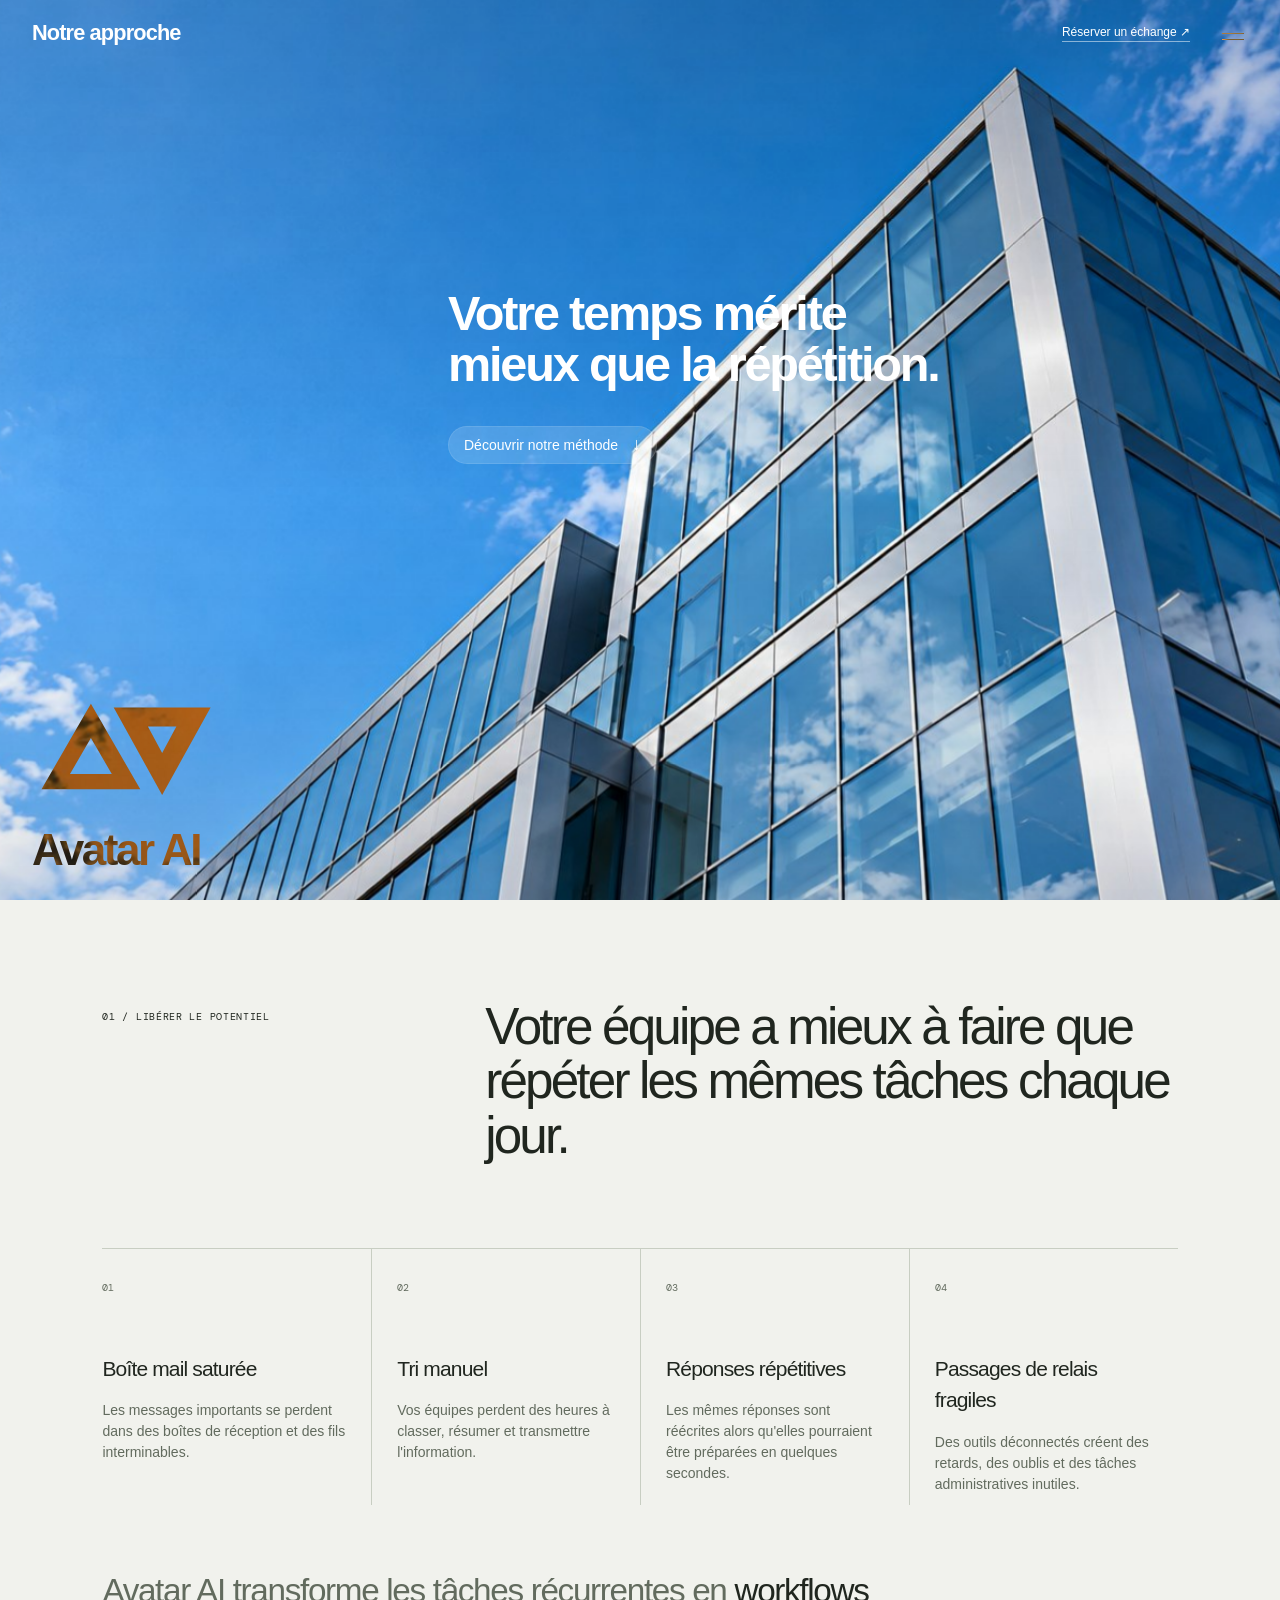
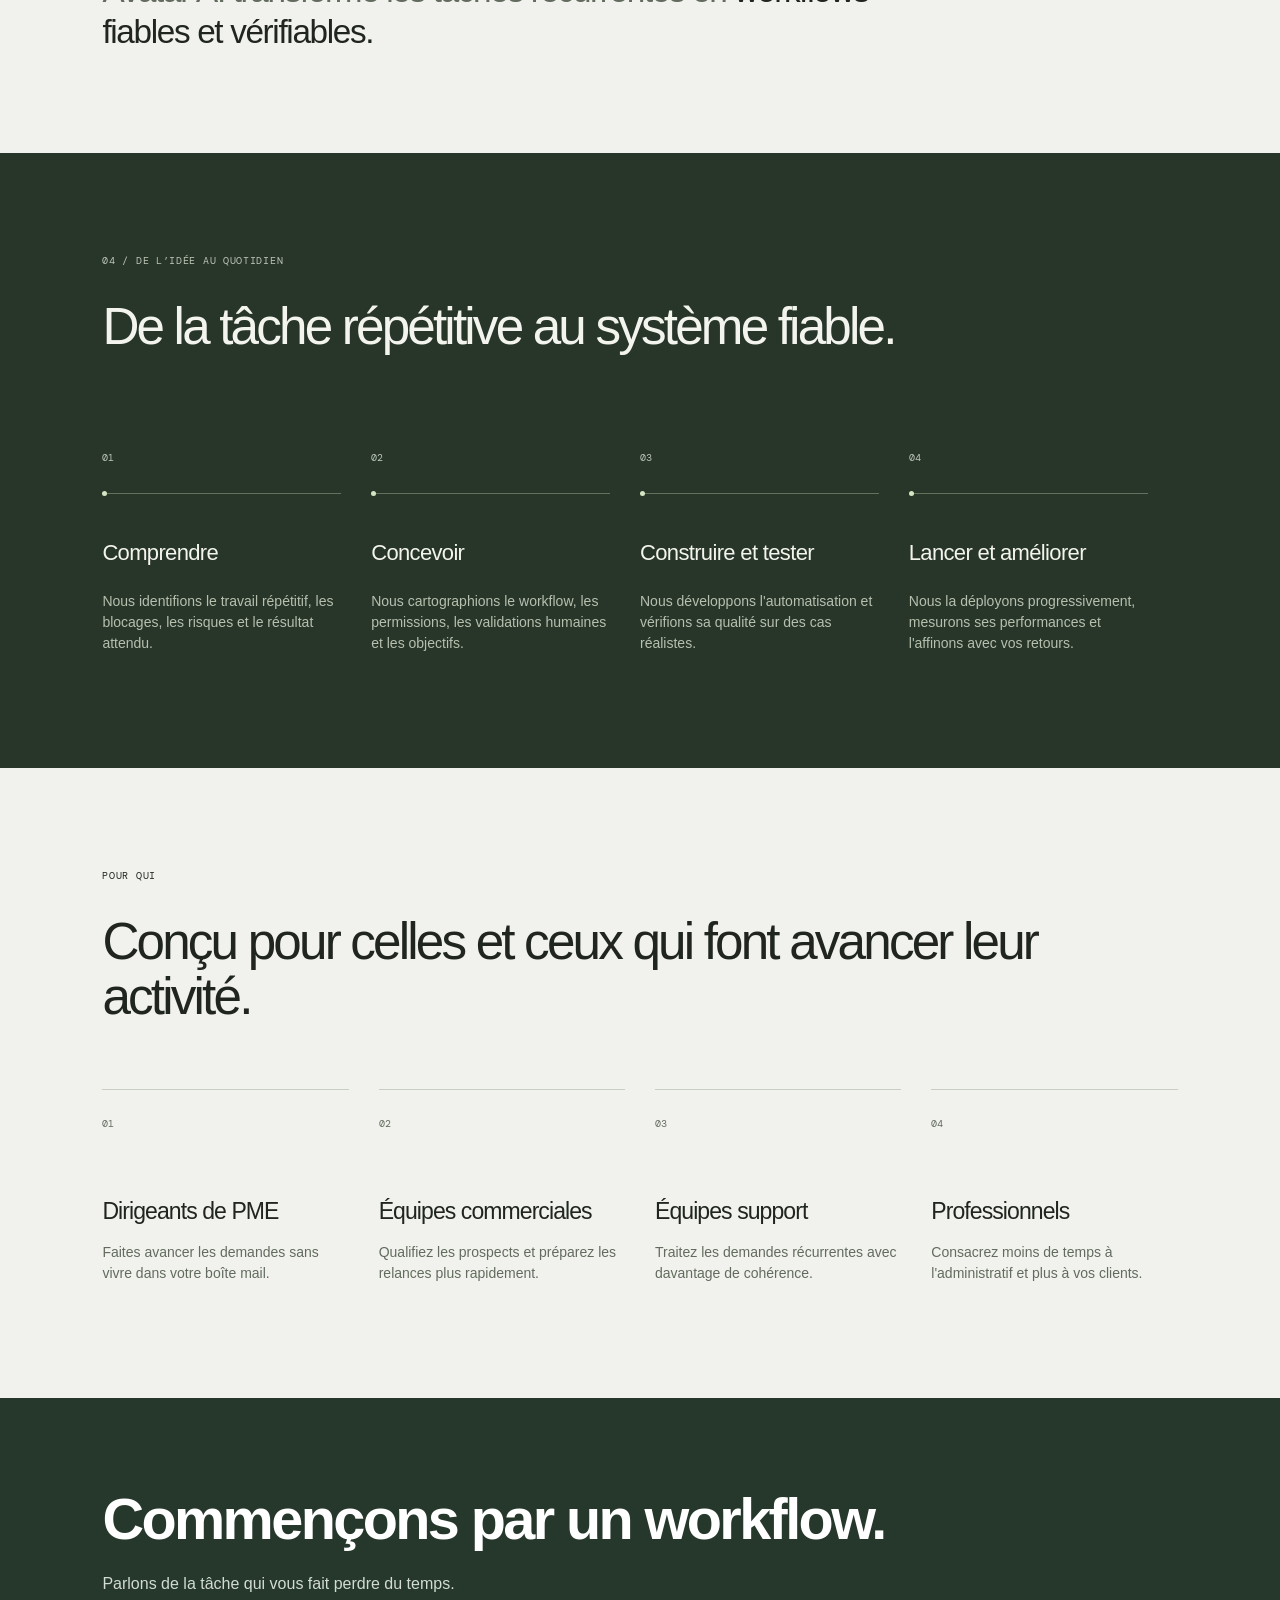
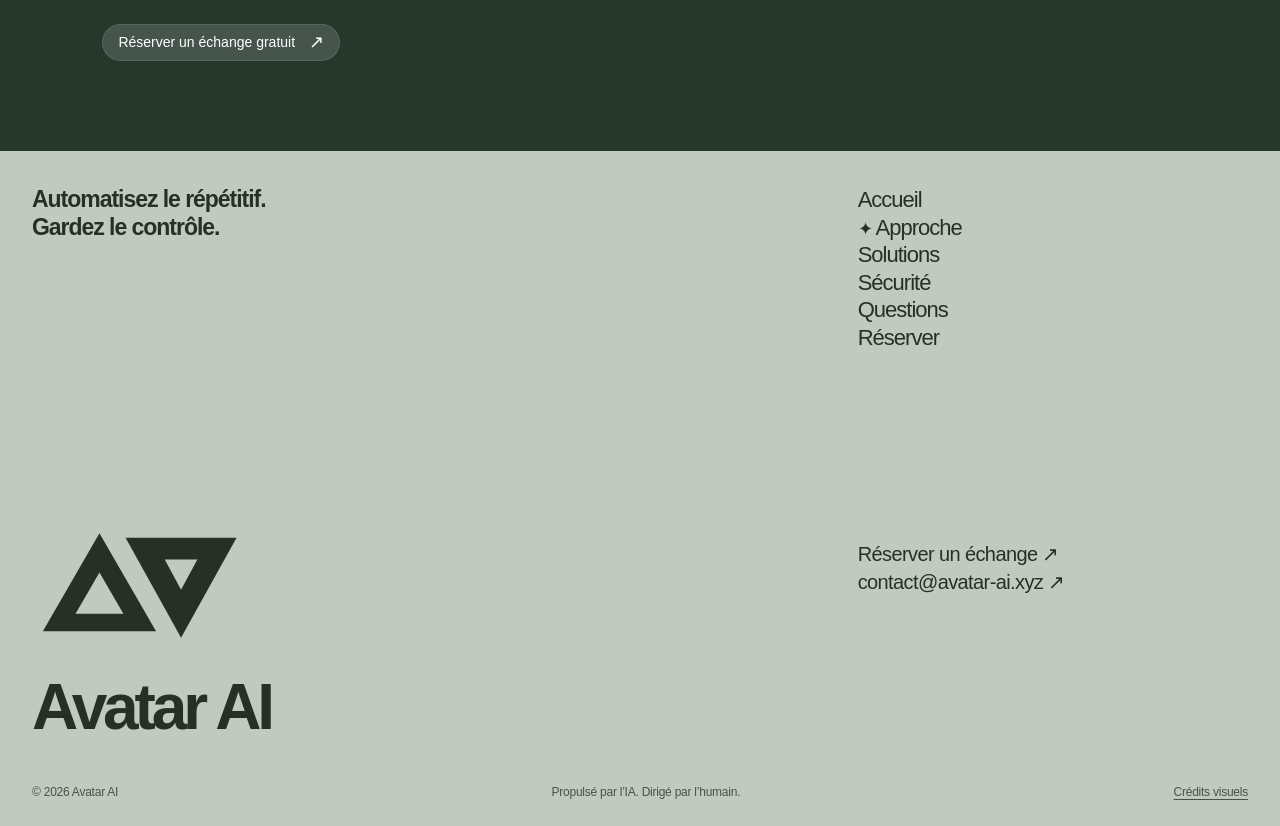
==== approche.html @ 644aba4d "Rebuild navigation and scroll experience around full-screen image scenes" ====
<!doctype html>
<html lang="fr">
<head>
 <meta charset="utf-8"><meta name="viewport" content="width=device-width, initial-scale=1">
 <meta name="theme-color" content="#171b18">
 <meta name="description" content="Avatar AI conçoit des automatisations IA sécurisées et pilotées par l’humain pour les PME et les professionnels.">
 <title>Notre approche — Avatar AI</title>
 <link rel="icon" type="image/svg+xml" href="./favicon.svg">
 <link rel="preconnect" href="https://fonts.googleapis.com"><link rel="preconnect" href="https://fonts.gstatic.com" crossorigin>
 <link href="https://fonts.googleapis.com/css2?family=DM+Mono:wght@400;500&display=swap" rel="stylesheet">
 <link rel="stylesheet" href="./content.css">
 <link rel="stylesheet" href="./styles.css">

 <script src="./script.js" defer></script>
</head>
<body class="detail-page">
 <a class="skip-link" href="#main">Aller au contenu</a>
 <header class="site-header">
  <p class="page-label">Notre approche</p>
  <div class="header-actions"><a class="header-booking" href="./reservation.html">Réserver un échange ↗</a></div>
 </header>
 <button class="menu-toggle" type="button" aria-label="Ouvrir le menu" aria-expanded="false" aria-controls="site-menu"><span></span><span></span></button>
 <dialog class="navigation-drawer" id="site-menu" aria-label="Navigation principale">
  <div class="drawer-top"><a href="mailto:contact@avatar-ai.xyz">E-mail ↗</a><button class="menu-close" type="button" aria-label="Fermer le menu">×</button></div>
  <nav><a href="./index.html">Accueil</a>
<a href="./approche.html" aria-current="page">Approche</a>
<a href="./solutions.html">Solutions</a>
<a href="./securite.html">Sécurité</a>
<a href="./questions.html">Questions</a>
<a href="./reservation.html">Réserver</a></nav>
  <div class="drawer-bottom"><a href="mailto:contact@avatar-ai.xyz">contact@avatar-ai.xyz</a><span>Avatar AI · Automatisation, contrôle humain</span></div>
 </dialog>
 <noscript><nav class="no-script-nav" aria-label="Navigation"><a href="./index.html">Accueil</a>
<a href="./approche.html" aria-current="page">Approche</a>
<a href="./solutions.html">Solutions</a>
<a href="./securite.html">Sécurité</a>
<a href="./questions.html">Questions</a>
<a href="./reservation.html">Réserver</a></nav></noscript>
 <a class="floating-brand" href="./index.html" aria-label="Avatar AI — Accueil"><span class="floating-symbol"><svg viewBox="0 0 100 70" aria-hidden="true"><path d="M5 58 31 13l26 45H5Zm15-8h22L31 31 20 50Z" fill="currentColor" fill-rule="evenodd"/><path d="M43 15h51L68.5 61 43 15Zm18 10 7.5 14L76 25H61Z" fill="currentColor" fill-rule="evenodd"/></svg></span><span class="floating-name">Avatar AI</span></a>
 <main id="main"><section class="scene detail-hero"><div class="scene-media"><img src="./assets/workplace.jpg" alt="Architecture de verre sous un ciel bleu." fetchpriority="high" decoding="async"></div><div class="scene-copy"><h1 class="word-reveal">Votre temps mérite<br>mieux que la répétition.</h1><a class="scene-link" href="#methode">Découvrir notre méthode <span aria-hidden="true">↓</span></a></div></section><div class="detail-content" id="methode"><section class="section problem-section">
      <div class="section-intro reveal"><p class="eyebrow dark">01 / LIBÉRER LE POTENTIEL</p><h2>Votre équipe a mieux à faire que répéter les mêmes tâches chaque jour.</h2></div>
      <div class="problem-grid">
        <article class="problem-card reveal"><span>01</span><h3>Boîte mail saturée</h3><p>Les messages importants se perdent dans des boîtes de réception et des fils interminables.</p></article>
        <article class="problem-card reveal"><span>02</span><h3>Tri manuel</h3><p>Vos équipes perdent des heures à classer, résumer et transmettre l'information.</p></article>
        <article class="problem-card reveal"><span>03</span><h3>Réponses répétitives</h3><p>Les mêmes réponses sont réécrites alors qu'elles pourraient être préparées en quelques secondes.</p></article>
        <article class="problem-card reveal"><span>04</span><h3>Passages de relais fragiles</h3><p>Des outils déconnectés créent des retards, des oublis et des tâches administratives inutiles.</p></article>
      </div>
      <p class="transition-line reveal">Avatar AI transforme les tâches récurrentes en <strong>workflows fiables et vérifiables.</strong></p>
    </section><section class="section process-section" id="process">
      <div class="section-intro reveal"><p class="eyebrow light">04 / DE L’IDÉE AU QUOTIDIEN</p><h2>De la tâche répétitive au système fiable.</h2></div>
      <div class="process-track">
        <article class="process-step reveal"><span>01</span><div class="step-line"><i></i></div><h3>Comprendre</h3><p>Nous identifions le travail répétitif, les blocages, les risques et le résultat attendu.</p></article>
        <article class="process-step reveal"><span>02</span><div class="step-line"><i></i></div><h3>Concevoir</h3><p>Nous cartographions le workflow, les permissions, les validations humaines et les objectifs.</p></article>
        <article class="process-step reveal"><span>03</span><div class="step-line"><i></i></div><h3>Construire et tester</h3><p>Nous développons l'automatisation et vérifions sa qualité sur des cas réalistes.</p></article>
        <article class="process-step reveal"><span>04</span><div class="step-line"><i></i></div><h3>Lancer et améliorer</h3><p>Nous la déployons progressivement, mesurons ses performances et l'affinons avec vos retours.</p></article>
      </div>
    </section><section class="section audience-section">
      <div class="section-intro reveal"><p class="eyebrow dark">POUR QUI</p><h2>Conçu pour celles et ceux qui font avancer leur activité.</h2></div>
      <div class="audience-grid"><article class="reveal"><span>01</span><h3>Dirigeants de PME</h3><p>Faites avancer les demandes sans vivre dans votre boîte mail.</p></article><article class="reveal"><span>02</span><h3>Équipes commerciales</h3><p>Qualifiez les prospects et préparez les relances plus rapidement.</p></article><article class="reveal"><span>03</span><h3>Équipes support</h3><p>Traitez les demandes récurrentes avec davantage de cohérence.</p></article><article class="reveal"><span>04</span><h3>Professionnels</h3><p>Consacrez moins de temps à l'administratif et plus à vos clients.</p></article></div>
    </section></div><section class="detail-contact"><h2>Commençons par un workflow.</h2><p>Parlons de la tâche qui vous fait perdre du temps.</p><a class="scene-link" href="./reservation.html">Réserver un échange gratuit <span aria-hidden="true">↗</span></a></section></main>
 <footer class="site-footer" id="footer">
  <h2>Automatisez le répétitif.<br>Gardez le contrôle.</h2>
  <nav class="footer-nav" aria-label="Navigation de pied de page"><a href="./index.html">Accueil</a>
<a href="./approche.html" aria-current="page">Approche</a>
<a href="./solutions.html">Solutions</a>
<a href="./securite.html">Sécurité</a>
<a href="./questions.html">Questions</a>
<a href="./reservation.html">Réserver</a></nav>
  <a class="footer-lockup" href="./index.html" aria-label="Avatar AI — Retour à l’accueil"><svg viewBox="0 0 100 70" aria-hidden="true"><path d="M5 58 31 13l26 45H5Zm15-8h22L31 31 20 50Z" fill="currentColor" fill-rule="evenodd"/><path d="M43 15h51L68.5 61 43 15Zm18 10 7.5 14L76 25H61Z" fill="currentColor" fill-rule="evenodd"/></svg><span>Avatar AI</span></a>
  <div class="footer-contact"><a href="./reservation.html">Réserver un échange ↗</a><a href="mailto:contact@avatar-ai.xyz">contact@avatar-ai.xyz ↗</a></div>
  <div class="footer-meta"><span>© 2026 Avatar AI</span><span>Propulsé par l’IA. Dirigé par l’humain.</span><a href="./credits.html">Crédits visuels</a></div>
 </footer>
 <div class="page-curtain" aria-hidden="true"><svg viewBox="0 0 100 70" aria-hidden="true"><path d="M5 58 31 13l26 45H5Zm15-8h22L31 31 20 50Z" fill="currentColor" fill-rule="evenodd"/><path d="M43 15h51L68.5 61 43 15Zm18 10 7.5 14L76 25H61Z" fill="currentColor" fill-rule="evenodd"/></svg></div>
</body></html>
---- content.css ----
:root {
  --ink:#222522;
  --paper:#f2f1ed;
  --muted:#696c66;
  --line:#cecec7;
  --accent:#d9ff71;
  --gutter:clamp(24px,4.2vw,80px);
  font-synthesis:none
}

* {
  box-sizing:border-box
}

html {
  scroll-behavior:smooth;
  scroll-padding-top:100px
}

body {
  margin:0;
  background:var(--paper);
  color:var(--ink);
  font-family:Arial,Helvetica,sans-serif;
  font-size:16px;
  line-height:1.5;
  -webkit-font-smoothing:antialiased
}

a {
  color:inherit;
  text-decoration:none
}

button {
  font:inherit;
  color:inherit
}

a,button,summary {
  -webkit-tap-highlight-color:transparent
}

button,a,summary {
  touch-action:manipulation
}

button {
  cursor:pointer
}

button:disabled {
  cursor:default
}

a:focus-visible,button:focus-visible,summary:focus-visible {
  outline:2px solid currentColor;
  outline-offset:6px
}

button:focus-visible {
  outline-offset:3px
}

::selection {
  background:var(--accent);
  color:var(--ink)
}

.skip-link {
  position:fixed;
  top:-80px;
  left:20px;
  z-index:300;
  background:var(--paper);
  padding:12px 18px
}

.skip-link:focus {
  top:12px
}

.sr-only {
  position:absolute;
  width:1px;
  height:1px;
  overflow:hidden;
  clip-path:inset(50%);
  white-space:nowrap
}

.site-header {
  position:absolute;
  top:0;
  left:0;
  right:0;
  z-index:100;
  display:flex;
  align-items:center;
  gap:38px;
  padding:26px var(--gutter);
  height:98px
}

.brand {
  display:inline-flex;
  align-items:center;
  gap:13px;
  flex-shrink:0
}

.brand-mark,.footer-logo {
  display:block;
  width:57px;
  height:43px
}

.brand-mark svg,.footer-logo svg {
  width:100%;
  height:100%
}

.brand-name {
  font-size:14px;
  font-weight:700;
  letter-spacing:-.03em
}

.brand-name b {
  font-weight:400
}

.site-header>.button {
  margin-left:auto
}

.button {
  display:inline-flex;
  align-items:center;
  justify-content:space-between;
  gap:34px;
  min-height:50px;
  padding:12px 0;
  font-size:14px;
  line-height:1.4;
  border-bottom:1px solid currentColor;
  transition:opacity .2s
}

.button:hover {
  opacity:.65
}

.button span {
  font-size:20px
}

.button-small {
  font-size:13px;
  min-height:38px;
  padding:8px 0
}

.menu-toggle {
  position:relative;
  z-index:102;
  display:flex;
  align-items:center;
  width:78px;
  height:44px;
  border:0;
  padding:0;
  background:none
}

.menu-toggle span:not(.menu-label) {
  position:absolute;
  right:0;
  width:22px;
  height:1px;
  background:currentColor;
  transition:transform .25s,top .25s;
  top:18px
}

.menu-toggle span:nth-child(2) {
  top:25px
}

.menu-label {
  font-size:12px
}

.menu-toggle[aria-expanded=true] span:first-child {
  top:22px;
  transform:rotate(45deg)
}

.menu-toggle[aria-expanded=true] span:nth-child(2) {
  top:22px;
  transform:rotate(-45deg)
}

.mobile-nav {
  display:none;
  position:fixed;
  inset:0;
  padding:125px var(--gutter) 40px;
  background:var(--paper);
  overflow:auto
}

.mobile-nav.open {
  display:flex;
  flex-direction:column
}

.mobile-nav>a {
  display:flex;
  align-items:baseline;
  gap:40px;
  width:100%;
  border-top:1px solid var(--line);
  padding:12px 0;
  font-size:clamp(28px,5vw,65px);
  letter-spacing:-.05em;
  line-height:1.25
}

.mobile-nav>a small {
  font:11px 'DM Mono',monospace;
  letter-spacing:0
}

.mobile-nav>a:hover {
  color:#6b7167
}

.menu-contact {
  display:flex;
  justify-content:space-between;
  gap:20px;
  margin-top:auto;
  padding-top:35px;
  font-size:14px
}

.menu-contact>a {
  border-bottom:1px solid
}

.menu-open {
  overflow:hidden
}

.menu-open .site-header {
  position:fixed
}

.menu-open .site-header>.brand {
  z-index:102
}

.hero {
  height:100svh;
  min-height:720px;
  max-height:1200px;
  position:relative;
  isolation:isolate;
  overflow:hidden;
  background:#c8c9c4
}

.hero-sculpture {
  position:absolute;
  width:100%;
  height:100%;
  object-fit:cover;
  object-position:50% 57%;
  z-index:-1
}

.hero-content {
  position:absolute;
  top:150px;
  left:var(--gutter);
  right:var(--gutter)
}

.eyebrow {
  font:10px/1.5 'DM Mono',monospace;
  letter-spacing:.07em;
  margin:0 0 32px
}

.hero .eyebrow {
  font-size:10px;
  margin-bottom:18px
}

.hero h1 {
  font-size:clamp(29px,3.5vw,58px);
  font-weight:500;
  line-height:1.04;
  letter-spacing:-.055em;
  margin:0
}

.hero-bottom {
  position:absolute;
  bottom:65px;
  left:var(--gutter);
  right:var(--gutter);
  display:flex;
  align-items:end;
  justify-content:space-between;
  gap:25px
}

.hero-bottom>p {
  font-size:16px;
  line-height:1.4;
  letter-spacing:-.02em;
  margin:0
}

.hero-discover {
  display:flex;
  align-items:center;
  gap:45px;
  border-bottom:1px solid #73776d;
  padding:8px 0;
  font-size:13px
}

.hero-discover span {
  font-size:25px
}

.hero-caption {
  position:absolute;
  bottom:22px;
  left:var(--gutter);
  font:8px 'DM Mono',monospace;
  letter-spacing:.08em;
  color:#50564e
}

.trust-bar {
  display:grid;
  grid-template-columns:repeat(3,1fr);
  padding:0 var(--gutter);
  border-bottom:1px solid var(--line)
}

.trust-bar>div {
  display:flex;
  align-items:center;
  gap:22px;
  min-height:90px;
  font-size:13px
}

.trust-bar>div+div {
  border-left:1px solid var(--line);
  padding-left:30px
}

.trust-bar span {
  font:10px 'DM Mono',monospace;
  color:var(--muted)
}

.section {
  padding:115px var(--gutter)
}

.section-intro {
  max-width:1000px
}

.section-intro h2,.flagship h2,.manifesto h2,.security-card h2,.contact-inner h2,.faq-heading h2 {
  font-size:clamp(34px,4.6vw,74px);
  line-height:1.06;
  letter-spacing:-.055em;
  font-weight:400;
  margin:0
}

.problem-section .section-intro {
  display:grid;
  grid-template-columns:1fr 2.05fr;
  max-width:none;
  gap:45px
}

.problem-section .eyebrow {
  margin-top:9px
}

.problem-grid {
  display:grid;
  grid-template-columns:repeat(4,1fr);
  margin-top:85px;
  border-top:1px solid var(--line)
}

.problem-card {
  padding:25px 25px 10px 0
}

.problem-card+.problem-card {
  padding-left:25px;
  border-left:1px solid var(--line)
}

.problem-card>span,.audience-grid article>span {
  font:10px 'DM Mono',monospace;
  color:var(--muted)
}

.problem-card h3 {
  font-size:21px;
  letter-spacing:-.04em;
  font-weight:400;
  margin:55px 0 16px
}

.problem-card p {
  font-size:14px;
  color:var(--muted);
  max-width:270px;
  margin:0
}

.transition-line {
  margin:65px 0 0;
  max-width:770px;
  font-size:clamp(23px,2.6vw,38px);
  line-height:1.25;
  letter-spacing:-.04em;
  color:var(--muted)
}

.transition-line strong {
  font-weight:400;
  color:var(--ink)
}

.flagship {
  background:#e2e3dd;
  display:grid;
  grid-template-columns:.95fr 1.05fr;
  gap:7vw;
  align-items:center
}

.flagship h2 {
  font-size:clamp(36px,4.1vw,65px)
}

.flagship-copy>p:not(.eyebrow) {
  color:#5a6157;
  max-width:470px;
  line-height:1.6;
  margin-top:28px
}

.feature-list {
  list-style:none;
  padding:0;
  margin:35px 0;
  border-top:1px solid #bcc0b5
}

.feature-list li {
  display:flex;
  gap:20px;
  border-bottom:1px solid #bcc0b5;
  padding:14px 0;
  font-size:13px
}

.feature-list span {
  font:10px 'DM Mono',monospace;
  padding-top:3px;
  color:#66715d
}

.control-note {
  display:flex;
  gap:16px;
  font-size:12px;
  line-height:1.65
}

.control-note>span {
  font-size:18px
}

.control-note p {
  margin:0;
  max-width:430px;
  color:#606559
}

.control-note strong {
  font-weight:500;
  color:var(--ink)
}

.demo-caption {
  font:8px/1.5 'DM Mono',monospace;
  letter-spacing:.03em;
  display:flex;
  align-items:center;
  gap:9px;
  margin-bottom:17px
}

.status-dot {
  display:inline-block;
  width:6px;
  height:6px;
  background:#59674e;
  border-radius:50%
}

.dashboard-wrap {
  min-width:0
}

.dashboard {
  display:grid;
  grid-template-columns:43px minmax(0,1fr);
  min-height:540px;
  background:#f8f9f5;
  border:1px solid #c1c4b9;
  box-shadow:0 24px 60px #27381c14
}

.dash-sidebar {
  display:flex;
  flex-direction:column;
  align-items:center;
  gap:23px;
  background:#e9ebe4;
  padding:17px 4px;
  border-right:1px solid #d6d9ce
}

.dash-logo {
  font-size:19px;
  margin-bottom:20px
}

.dash-nav {
  display:grid;
  place-items:center;
  width:30px;
  height:30px;
  color:#798271;
  font-size:17px
}

.dash-nav.active {
  background:#d2d8c5;
  color:#303c2b
}

.dash-main {
  padding:25px 20px;
  min-width:0
}

.dash-heading {
  display:flex;
  align-items:center;
  justify-content:space-between;
  gap:10px
}

.dash-heading small {
  font:8px 'DM Mono',monospace;
  color:#646e5a
}

.dash-heading h3 {
  font-size:20px;
  font-weight:400;
  letter-spacing:-.04em;
  margin:8px 0 0
}

.avatar-dot {
  display:grid;
  place-items:center;
  width:29px;
  height:29px;
  border-radius:50%;
  background:#d7dccd;
  font-size:10px
}

.dash-tabs {
  display:flex;
  gap:12px;
  border-bottom:1px solid #d8ddd0;
  margin-top:24px
}

.dash-tabs button {
  background:none;
  border:0;
  border-bottom:1px solid transparent;
  padding:9px 0;
  font-size:10px;
  color:#697461
}

.dash-tabs button.active {
  border-bottom-color:#303c2b;
  color:#303c2b
}

.dash-tabs b {
  font-size:9px;
  font-weight:400;
  margin-left:3px
}

.mail-list {
  margin-top:10px
}

.mail-item {
  display:grid;
  grid-template-columns:30px minmax(0,1fr) auto;
  gap:9px;
  width:100%;
  border:0;
  border-bottom:1px solid #e0e4d9;
  padding:13px 6px;
  text-align:left;
  background:none
}

.mail-item.active {
  background:#e8eddf
}

.mail-item[hidden] {
  display:none
}

.sender-avatar {
  width:29px;
  height:29px;
  display:grid;
  place-items:center;
  background:#dbe1d2;
  font-size:9px;
  border-radius:50%
}

.sender-avatar.blue {
  background:#ced9c1
}

.sender-avatar.amber {
  background:#e5e1cf
}

.mail-copy {
  min-width:0
}

.mail-copy strong,.mail-copy b,.mail-copy small {
  display:block
}

.mail-copy strong {
  font-size:10px;
  font-weight:500
}

.mail-copy b {
  font-size:11px;
  font-weight:400;
  margin:3px 0
}

.mail-copy small {
  font-size:9px;
  overflow:hidden;
  white-space:nowrap;
  text-overflow:ellipsis;
  color:#747a6d
}

.mail-meta {
  font-size:9px;
  text-align:right
}

.mail-meta em {
  display:block;
  font:7px 'DM Mono',monospace;
  color:#57634b;
  margin-bottom:7px
}

.mail-meta time {
  color:#7e8576;
  font-size:8px
}

.ai-panel {
  border-top:1px solid #c6cebb;
  margin-top:20px;
  padding-top:17px
}

.ai-panel-head {
  display:flex;
  justify-content:space-between;
  gap:10px;
  font:8px 'DM Mono',monospace
}

.confidence {
  color:#526749
}

.ai-panel>p {
  font-size:11px;
  line-height:1.6;
  margin:14px 0
}

.ai-labels {
  display:flex;
  flex-wrap:wrap;
  gap:5px
}

.ai-labels span {
  font-size:8px;
  padding:4px 7px;
  background:#e7ebdf
}

.ai-labels .priority {
  background:#ece4d8
}

.reply-box {
  padding:13px;
  margin-top:15px;
  background:#eef0e8
}

.reply-box small {
  font:8px 'DM Mono',monospace
}

.reply-box p {
  font-size:10px;
  line-height:1.6
}

.reply-box>div {
  display:flex;
  justify-content:flex-end;
  gap:7px
}

.reply-box button {
  border:1px solid #bfc7b4;
  background:none;
  padding:7px;
  font-size:9px;
  min-height:32px
}

.reply-box .copy-button {
  background:#303b29;
  border-color:#303b29;
  color:#fff
}

.two-col {
  display:grid;
  grid-template-columns:1.3fr .7fr;
  gap:10vw;
  align-items:end;
  max-width:none
}

.two-col>p {
  font-size:16px;
  color:var(--muted);
  margin-bottom:0
}

.service-list {
  margin-top:80px;
  border-top:1px solid var(--line)
}

.service-row {
  display:grid;
  grid-template-columns:45px 1fr 1fr 35px;
  gap:30px;
  align-items:center;
  padding:34px 0;
  border-bottom:1px solid var(--line)
}

.service-icon {
  display:none
}

.service-number {
  font:10px 'DM Mono',monospace;
  color:var(--muted)
}

.service-row h3 {
  font-size:clamp(21px,2.2vw,32px);
  font-weight:400;
  letter-spacing:-.04em;
  line-height:1.2
}

.service-row p {
  font-size:14px;
  color:var(--muted);
  max-width:390px
}

.service-row .arrow {
  font-size:22px
}

.process-section {
  background:#2d342c;
  color:#f3f4ed
}

.process-section .eyebrow {
  color:#bdc5b6
}

.process-section .section-intro {
  max-width:800px
}

.process-track {
  display:grid;
  grid-template-columns:repeat(4,1fr);
  margin-top:90px
}

.process-step {
  padding-right:30px
}

.process-step>span {
  font:10px 'DM Mono',monospace;
  color:#bec7b7
}

.step-line {
  height:1px;
  background:#66705e;
  margin:25px 0 42px;
  position:relative
}

.step-line i {
  position:absolute;
  width:5px;
  height:5px;
  top:-2px;
  background:#d5e5c2;
  border-radius:50%
}

.process-step h3 {
  font-weight:400;
  font-size:22px;
  letter-spacing:-.03em
}

.process-step p {
  color:#b7c0af;
  font-size:14px;
  max-width:260px
}

.manifesto {
  position:relative;
  display:grid;
  grid-template-columns:1.2fr 1fr;
  gap:80px;
  background:#d0d1ca;
  overflow:hidden
}

.manifesto-symbol {
  position:absolute;
  right:-30px;
  top:30px;
  width:470px;
  opacity:.08;
  pointer-events:none
}

.manifesto-symbol svg {
  width:100%
}

.manifesto-copy {
  position:relative
}

.manifesto-copy h2 {
  font-size:clamp(45px,6vw,95px)
}

.manifesto-lede {
  font-size:20px;
  letter-spacing:-.03em;
  margin-top:40px
}

.manifesto-copy>p:last-child {
  font-size:15px;
  color:#5c6357;
  max-width:460px
}

.principles {
  align-self:end;
  position:relative;
  border-top:1px solid #a8afa0
}

.principles>div {
  display:grid;
  grid-template-columns:40px 1fr;
  gap:20px;
  border-bottom:1px solid #a8afa0;
  padding:23px 0
}

.principles span {
  font:10px 'DM Mono',monospace;
  color:#606958
}

.principles p {
  margin:0;
  font-size:18px;
  line-height:1.4;
  max-width:310px
}

.security-section {
  padding-top:80px;
  padding-bottom:80px
}

.security-card {
  display:grid;
  grid-template-columns:1fr .8fr;
  gap:10vw;
  border-bottom:1px solid var(--line);
  padding-bottom:80px
}

.security-card h2 {
  font-size:clamp(30px,3.2vw,50px)
}

.security-grid {
  display:grid;
  grid-template-columns:1fr 1fr;
  align-content:center;
  gap:0 25px
}

.security-grid p {
  padding:20px 0;
  border-bottom:1px solid var(--line);
  font-size:13px;
  margin:0
}

.security-grid span {
  margin-right:10px
}

.audience-section {
  padding-top:10px
}

.audience-grid {
  display:grid;
  grid-template-columns:repeat(4,1fr);
  gap:30px;
  margin-top:65px
}

.audience-grid article {
  border-top:1px solid var(--line);
  padding-top:20px
}

.audience-grid h3 {
  font-size:23px;
  letter-spacing:-.04em;
  font-weight:400;
  margin:60px 0 12px
}

.audience-grid p {
  color:var(--muted);
  font-size:14px;
  max-width:260px
}

.faq-section {
  display:grid;
  grid-template-columns:.8fr 1.2fr;
  gap:9vw;
  background:#e7e7e0
}

.faq-heading h2 {
  font-size:clamp(36px,4vw,62px)
}

.faq-list {
  border-top:1px solid #b9beb1
}

.faq-list details {
  border-bottom:1px solid #b9beb1
}

.faq-list summary {
  list-style:none;
  display:flex;
  justify-content:space-between;
  gap:25px;
  padding:24px 0;
  font-size:17px;
  letter-spacing:-.025em;
  cursor:pointer
}

.faq-list summary::-webkit-details-marker {
  display:none
}

.faq-list summary span {
  font-size:22px;
  font-weight:400;
  transition:transform .2s
}

.faq-list details[open] summary span {
  transform:rotate(45deg)
}

.faq-list details p {
  margin:0 35px 25px 0;
  font-size:14px;
  line-height:1.7;
  color:#5e6655
}

.contact-section {
  position:relative;
  background:#30382e;
  color:#f1f2eb;
  padding:110px var(--gutter);
  overflow:hidden
}

.contact-grid {
  display:none
}

.contact-inner {
  max-width:1050px
}

.contact-inner h2 {
  font-size:clamp(43px,6.4vw,100px);
  max-width:1000px
}

.contact-inner>p:not(.eyebrow) {
  margin:35px 0;
  max-width:600px;
  color:#b9c2b1;
  font-size:16px
}

.contact-cta {
  font-size:20px;
  gap:100px;
  padding:14px 0;
  min-height:55px
}

.contact-inner small {
  display:block;
  margin-top:20px;
  color:#b9c2b1;
  font-size:12px
}

.site-footer {
  padding:55px var(--gutter) 25px;
  display:grid;
  grid-template-columns:1fr 1fr;
  gap:40px
}

.footer-brand {
  display:flex;
  flex-direction:column;
  gap:18px
}

.footer-lockup {
  display:flex;
  align-items:center;
  gap:13px
}

.footer-brand p {
  font-size:13px;
  color:var(--muted);
  margin:0
}

.footer-links {
  display:flex;
  flex-wrap:wrap;
  justify-content:flex-end;
  align-content:start;
  gap:20px 30px;
  font-size:13px
}

.footer-links a:hover {
  text-decoration:underline;
  text-underline-offset:5px
}

.footer-wordmark {
  grid-column:1/-1;
  display:flex;
  align-items:center;
  justify-content:space-between;
  font-size:clamp(60px,15.6vw,260px);
  line-height:1;
  letter-spacing:-.075em;
  padding:25px 0 45px;
  font-weight:500;
  white-space:nowrap
}

.footer-wordmark span {
  font-size:.62em;
  letter-spacing:0
}

.footer-meta {
  grid-column:1/-1;
  display:flex;
  justify-content:space-between;
  gap:20px;
  border-top:1px solid var(--line);
  padding-top:22px;
  color:var(--muted);
  font:9px/1.5 'DM Mono',monospace;
  letter-spacing:.04em
}

/* Content is visible without JavaScript. Motion is decorative and optional. */
.reveal {
  opacity:1
}

.reveal.visible {
  animation:reveal .65s both
}

.reveal-delay.visible {
  animation-delay:.1s
}

@keyframes reveal {
  from {
    opacity:.4;
    transform:translateY(16px)
  }
  to {
    opacity:1;
    transform:none
  }
}

@media(min-width:1700px) {
  .hero-sculpture {
    object-fit:cover;
    object-position:center 60%
  }
  .section {
    padding-inline:max(var(--gutter),calc((100vw - 1600px)/2))
  }
}

@media(max-width:1000px) {
  .section {
    padding-top:85px;
    padding-bottom:85px
  }
  .hero {
    min-height:680px
  }
  .hero-sculpture {
    object-position:58% 50%
  }
  .hero-content {
    top:140px
  }
  .hero h1 {
    font-size:42px
  }
  .problem-section .section-intro {
    grid-template-columns:1fr;
    gap:0
  }
  .problem-grid,.audience-grid {
    grid-template-columns:1fr 1fr;
    gap:30px 0
  }
  .problem-card:nth-child(3) {
    padding-left:0;
    border-left:0
  }
  .problem-card:nth-child(3),.problem-card:nth-child(4) {
    border-top:1px solid var(--line);
    padding-top:25px
  }
  .flagship {
    grid-template-columns:1fr;
    gap:55px
  }
  .flagship-copy {
    max-width:720px
  }
  .dashboard-wrap {
    max-width:650px;
    width:100%;
    justify-self:center
  }
  .dashboard {
    min-height:570px
  }
  .dash-main {
    padding:30px
  }
  .mail-copy b {
    font-size:13px
  }
  .mail-copy strong {
    font-size:12px
  }
  .mail-copy small,.ai-panel>p,.reply-box p {
    font-size:11px
  }
  .two-col {
    gap:45px;
    grid-template-columns:1fr
  }
  .two-col>p {
    max-width:560px
  }
  .service-row {
    grid-template-columns:30px 1fr 1fr 25px;
    gap:20px
  }
  .process-track {
    grid-template-columns:1fr 1fr;
    gap:45px 20px
  }
  .manifesto {
    grid-template-columns:1fr;
    gap:50px
  }
  .principles {
    max-width:650px
  }
  .principles p {
    max-width:none
  }
  .security-card {
    grid-template-columns:1fr;
    gap:40px
  }
  .audience-grid article {
    margin-right:25px
  }
  .faq-section {
    grid-template-columns:1fr;
    gap:50px
  }
  .faq-heading {
    max-width:550px
  }
  .footer-links {
    gap:20px
  }
  .trust-bar>div {
    font-size:11px;
    gap:12px
  }
  .trust-bar>div+div {
    padding-left:16px
  }
  .menu-contact {
    flex-direction:column;
    align-items:flex-start
  }
  .footer-wordmark {
    padding-bottom:20px
  }
}

@media(max-width:600px) {
  :root {
    --gutter:24px
  }
  .site-header {
    height:84px;
    padding-top:20px;
    padding-bottom:20px;
    gap:18px
  }
  .brand-mark {
    width:46px;
    height:35px
  }
  .brand {
    gap:7px
  }
  .brand-name {
    font-size:12px
  }
  .site-header>.button {
    display:none
  }
  .menu-toggle {
    margin-left:auto;
    width:65px
  }
  .hero {
    height:92svh;
    min-height:640px;
    max-height:950px
  }
  .hero-content {
    top:125px
  }
  .hero .eyebrow {
    font-size:8px;
    max-width:240px
  }
  .hero h1 {
    font-size:clamp(29px,7.8vw,45px);
    line-height:1.08;
    letter-spacing:-.05em
  }
  .hero-sculpture {
    object-position:55% 50%;
    width:155%;
    max-width:none;
    left:-27.5%;
    height:100%;
    object-fit:cover
  }
  .hero-bottom {
    bottom:65px;
    align-items:start;
    flex-direction:column;
    gap:20px
  }
  .hero-bottom>p {
    font-size:14px
  }
  .hero-discover {
    font-size:12px;
    gap:60px;
    padding:5px 0
  }
  .hero-caption {
    font-size:6.5px;
    bottom:23px;
    letter-spacing:.03em
  }
  .trust-bar {
    display:block
  }
  .trust-bar>div {
    min-height:58px;
    font-size:12px;
    gap:18px
  }
  .trust-bar>div+div {
    border-left:0;
    border-top:1px solid var(--line);
    padding:0
  }
  .section {
    padding-top:70px;
    padding-bottom:70px
  }
  .eyebrow {
    font-size:9px;
    margin-bottom:26px
  }
  .section-intro h2 {
    font-size:37px
  }
  .problem-grid {
    margin-top:45px
  }
  .problem-card {
    padding-right:15px
  }
  .problem-card+.problem-card {
    padding-left:15px
  }
  .problem-card:nth-child(3) {
    padding-left:0
  }
  .problem-card h3 {
    font-size:19px;
    margin-top:35px
  }
  .problem-card p {
    font-size:12px
  }
  .transition-line {
    font-size:26px;
    margin-top:45px
  }
  .flagship h2 {
    font-size:39px
  }
  .flagship-copy>p:not(.eyebrow) {
    font-size:15px
  }
  .feature-list li {
    font-size:12px;
    gap:14px
  }
  .dashboard {
    grid-template-columns:33px minmax(0,1fr);
    min-height:0
  }
  .dash-main {
    padding:19px 12px
  }
  .dash-sidebar {
    gap:14px
  }
  .dash-nav {
    width:25px;
    height:25px;
    font-size:14px
  }
  .dash-heading small {
    font-size:6.5px
  }
  .dash-heading h3 {
    font-size:18px
  }
  .dash-tabs {
    gap:9px
  }
  .dash-tabs button {
    font-size:9px;
    min-height:44px
  }
  .dash-tabs b {
    font-size:8px
  }
  .mail-item {
    grid-template-columns:24px minmax(0,1fr);
    padding:11px 5px;
    gap:7px
  }
  .sender-avatar {
    width:24px;
    height:24px;
    font-size:8px
  }
  .mail-meta {
    display:none
  }
  .mail-copy strong {
    font-size:10px
  }
  .mail-copy b {
    font-size:11px
  }
  .mail-copy small {
    font-size:9px
  }
  .ai-panel-head {
    font-size:7px;
    flex-wrap:wrap;
    gap:8px
  }
  .ai-panel>p,.reply-box p {
    font-size:10px
  }
  .reply-box {
    padding:10px
  }
  .reply-box button {
    font-size:8px;
    min-height:40px;
    padding:5px
  }
  .demo-caption {
    font-size:7px
  }
  .service-list {
    margin-top:45px
  }
  .service-row {
    grid-template-columns:22px 1fr 20px;
    gap:15px;
    padding:23px 0
  }
  .service-row h3 {
    font-size:24px;
    margin:0
  }
  .service-row p {
    grid-column:2;
    grid-row:2;
    margin:0;
    font-size:13px
  }
  .service-row .arrow {
    grid-row:1;
    grid-column:3
  }
  .service-number {
    align-self:start;
    margin-top:5px
  }
  .process-track {
    margin-top:50px;
    gap:35px 15px
  }
  .process-step {
    padding-right:5px
  }
  .process-step h3 {
    font-size:21px;
    line-height:1.2
  }
  .process-step p {
    font-size:12px
  }
  .step-line {
    margin-bottom:25px
  }
  .manifesto-copy h2 {
    font-size:48px
  }
  .manifesto-symbol {
    width:350px;
    right:-140px;
    top:130px
  }
  .principles p {
    font-size:16px
  }
  .security-card {
    padding-bottom:50px
  }
  .security-grid {
    gap:0 15px
  }
  .security-grid p {
    font-size:12px
  }
  .security-grid span {
    margin-right:4px
  }
  .audience-grid {
    margin-top:40px;
    gap:30px 20px
  }
  .audience-grid article {
    margin-right:0
  }
  .audience-grid h3 {
    font-size:22px;
    line-height:1.2;
    margin-top:35px
  }
  .audience-grid p {
    font-size:12px
  }
  .faq-heading h2 {
    font-size:38px
  }
  .faq-list summary {
    font-size:16px;
    padding:22px 0
  }
  .faq-list details p {
    font-size:13px;
    margin-right:20px
  }
  .contact-section {
    padding-top:75px;
    padding-bottom:75px
  }
  .contact-inner h2 {
    font-size:45px
  }
  .contact-inner>p:not(.eyebrow) {
    font-size:14px
  }
  .contact-cta {
    font-size:18px;
    gap:50px
  }
  .contact-inner small {
    font-size:11px
  }
  .site-footer {
    grid-template-columns:1fr;
    gap:35px;
    padding-top:40px
  }
  .footer-links {
    justify-content:flex-start;
    gap:16px 23px;
    font-size:12px
  }
  .footer-wordmark {
    font-size:14.5vw;
    padding:10px 0 20px
  }
  .footer-meta {
    flex-direction:column;
    gap:10px;
    font-size:8px
  }
  .mobile-nav {
    padding-top:110px
  }
  .mobile-nav>a {
    font-size:28px;
    gap:20px;
    padding:17px 0
  }
  .menu-contact {
    font-size:12px
  }
}

@media(prefers-reduced-motion:reduce) {
  html {
    scroll-behavior:auto
  }
  *,*::before,*::after {
    animation:none!important;
    transition:none!important
  }
}

.hero-links {
  display:flex;
  gap:35px
}

.hero-links .hero-discover {
  gap:25px
}

@media(max-width:600px) {
  .hero-links {
    flex-direction:column;
    gap:8px
  }
  .hero-links .hero-discover {
    min-width:220px
  }
  .hero-bottom {
    gap:12px
  }
}
---- styles.css ----
:root {
  --ink: #20261f;
  --paper: #f1f2ed;
  --muted: #626b5e;
  --line: #c8cec2;
  --sage: #aeb9ad;
  --gutter: clamp(24px, 2.5vw, 48px);
  --brand-size: 190px;
  --brand-name-opacity: 1;
  --brand-name-height: 64px;
  color-scheme: light;
}
* { box-sizing: border-box; }
html { scroll-behavior: smooth; scroll-padding-top: 70px; }
body { margin: 0; color: var(--ink); background: var(--paper); font: 16px/1.5 Arial, Helvetica, sans-serif; -webkit-font-smoothing: antialiased; }
a { color: inherit; text-decoration: none; }
button { font: inherit; cursor: pointer; color: inherit; }
button, a, summary { -webkit-tap-highlight-color: transparent; touch-action: manipulation; }
a:focus-visible, button:focus-visible, summary:focus-visible { outline: 2px solid currentColor; outline-offset: 6px; }
::selection { background: #d9e5d0; color: #172218; }
.sr-only { position: absolute; width: 1px; height: 1px; padding: 0; overflow: hidden; clip-path: inset(50%); white-space: nowrap; }
.skip-link { position: fixed; top: -100px; left: 20px; z-index: 300; padding: 12px 18px; background: #fff; color: #222; }
.skip-link:focus { top: 15px; }
.site-header { position: absolute; inset: 0 0 auto; z-index: 30; height: auto; padding: 20px var(--gutter); display: flex; align-items: center; justify-content: space-between; gap: 24px; color: white; background: none; }
.page-label { max-width: 70%; font-size: clamp(17px, 1.7vw, 24px); font-weight: 700; letter-spacing: -.04em; line-height: 1.15; }
.header-actions { display: flex; align-items: center; gap: 28px; }
.header-booking { font-size: 12px; border-bottom: 1px solid #ffffff80; white-space: nowrap; }
.menu-toggle { position: fixed; top: 15px; right: calc(var(--gutter) - 8px); z-index: 80; width: 44px; height: 44px; border: 0; padding: 0; background: transparent; color: white; margin: 0; mix-blend-mode: difference; }
.menu-toggle span { position: absolute; width: 24px; height: 1px; left: 10px; background: currentColor; top: 17px; }
.menu-toggle span:nth-child(2) { top: 24px; }
.header-actions { padding-right: 58px; }
.floating-brand { position: fixed; left: var(--gutter); bottom: 24px; z-index: 35; color: white; display: flex; flex-direction: column; align-items: flex-start; mix-blend-mode: difference; transition: opacity .3s; }
.floating-symbol { display: block; width: var(--brand-size); line-height: 0; }
.floating-symbol svg { width: 100%; height: auto; }
.floating-name { display: block; font-size: 44px; font-weight: 700; letter-spacing: -.055em; line-height: 1.2; max-height: var(--brand-name-height); opacity: var(--brand-name-opacity); overflow: hidden; padding-top: 12px; white-space: nowrap; }
.footer-visible .floating-brand { opacity: 0; pointer-events: none; }
.scene { position: relative; height: 100svh; min-height: 600px; isolation: isolate; color: white; background: #171c18; overflow: hidden; }
.scene-opening { min-height: 620px; }
.scene-media { position: absolute; inset: 0; z-index: -2; overflow: hidden; }
.scene-media img { width: 100%; height: 100%; display: block; object-fit: cover; object-position: center; transform: scale(1.12); will-change: transform; }
.scene-media::after { content: ''; position: absolute; inset: 0; background: linear-gradient(180deg, #0000001f, transparent 55%, #00000012); }
.scene-opening .scene-media img { object-position: 58% 55%; }
.scene-opening .scene-media::after { background: linear-gradient(90deg, #00000017, transparent 70%); }
.scene-copy { position: relative; padding-top: 9vh; margin-left: 10.6%; max-width: min(1000px, 82%); }
.scene-copy h2, .scene-copy h1 { font-size: clamp(33px, 3.5vw, 56px); font-weight: 700; letter-spacing: -.045em; line-height: 1.05; margin: 0 0 30px; max-width: 100%; }
.scene-copy p { font-size: 16px; font-weight: 500; line-height: 1.4; margin: 0 0 32px; max-width: 650px; letter-spacing: -.025em; }
.scene-link { display: inline-flex; align-items: center; justify-content: space-between; gap: 14px; padding: 7px 15px; background: #ffffff26; border: 1px solid #ffffff1a; border-radius: 100px; color: inherit; font-size: 14px; line-height: 1.2; font-weight: 500; transition: background .2s, gap .2s; }
.scene-link:hover { background: #ffffff40; gap: 23px; }
.scene-link span { font-size: 18px; }
.scroll-cue { position: absolute; bottom: 30px; right: var(--gutter); display: flex; gap: 18px; align-items: center; font-size: 12px; }
.scroll-cue span { font-size: 20px; }
#solutions .scene-media img { filter: grayscale(1); object-position: 50% 55%; }
#solutions .scene-media::after { background: linear-gradient(#00000070, #00000010); }
#security .scene-copy { padding-top: 9vh; }
.word-reveal .word { display: inline-block; opacity: .22; transition: opacity .8s; transition-delay: calc(var(--word) * 65ms); }
.word-reveal.is-visible .word { opacity: 1; }
.detail-hero .scene-copy { margin-left: 35%; max-width: 60%; padding-top: 32vh; }
.detail-hero .scene-copy h1 { font-size: clamp(35px,3.8vw,62px); }
.detail-hero .scene-link { margin-top: 6px; }
/* A native modal dialog supplies focus containment and background inertness. */
.navigation-drawer { position: fixed; inset: 0 0 0 auto; width: max(35vw, 410px); max-width: 100%; height: 100dvh; max-height: 100dvh; margin: 0; border: 0; padding: 0 32px; background: #737f73; color: white; overflow-y: auto; }
.navigation-drawer[open] { display: flex; flex-direction: column; animation: drawer-in .45s cubic-bezier(.22,.7,.25,1); }
.navigation-drawer::backdrop { background: #0009; backdrop-filter: blur(3px); }
.drawer-top { display: flex; align-items: center; justify-content: space-between; padding-top: 14px; font-size: 21px; letter-spacing: -.04em; }
.menu-close { border: 0; background: none; width: 44px; height: 44px; font-size: 32px; font-weight: 300; line-height: 1; }
.navigation-drawer nav { display: flex; flex-direction: column; justify-content: center; flex: 1; padding: 50px 0; }
.navigation-drawer nav a { width: fit-content; font-size: clamp(37px,3.5vw,57px); font-weight: 700; letter-spacing: -.055em; line-height: 1.12; transition: opacity .2s, transform .2s; }
.navigation-drawer nav a:hover { opacity: .6; transform: translateX(5px); }
.navigation-drawer nav a[aria-current]::before { content: '✦'; font-size: .65em; margin-right: 10px; vertical-align: 3px; }
.drawer-bottom { display: flex; flex-direction: column; gap: 12px; padding-bottom: 30px; font-size: 12px; }
.drawer-bottom a { font-size: 15px; }
body.menu-open { overflow: hidden; }
.no-script-nav { position: relative; z-index: 50; padding: 80px var(--gutter) 20px; display: flex; flex-wrap: wrap; gap: 20px; background: var(--paper); }
@keyframes drawer-in { from { transform: translateX(100%); } to { transform: none; } }
.page-curtain { position: fixed; inset: 0; z-index: 150; background: #111613; opacity: 0; pointer-events: none; transition: opacity .28s; color: white; }
.page-curtain svg { position: absolute; width: 160px; bottom: 28px; left: var(--gutter); }
.is-departing .page-curtain { opacity: 1; pointer-events: auto; }
.site-footer { position: relative; background: #c2cac0; color: #263025; min-height: 75svh; display: grid; grid-template-columns: 2fr 1fr; grid-template-rows: auto 1fr auto; gap: 45px; padding: 35px var(--gutter) 25px; }
.site-footer>h2 { font-size: 23px; line-height: 1.2; font-weight: 700; letter-spacing: -.045em; margin: 0; }
.footer-nav { display: flex; flex-direction: column; align-items: flex-start; font-size: 22px; line-height: 1.25; letter-spacing: -.045em; }
.footer-nav a[aria-current]::before { content: '✦ '; font-size: .8em; }
.footer-nav a:hover, .footer-contact a:hover { opacity: .6; }
.footer-lockup { display: flex; flex-direction: column; align-items: flex-start; justify-content: flex-end; gap: 18px; }
.footer-lockup svg { width: clamp(145px,17vw,250px); height: auto; }
.footer-lockup>span { font-size: clamp(50px,5vw,80px); font-weight: 700; letter-spacing: -.065em; line-height: 1; }
.footer-contact { display: flex; flex-direction: column; justify-content: center; align-items: flex-start; font-size: 20px; line-height: 1.4; letter-spacing: -.03em; overflow-wrap: anywhere; }
.footer-meta { grid-column: 1/-1; border: 0; padding: 0; display: flex; align-items: flex-end; justify-content: space-between; gap: 20px; color: #485345; font: 12px/1.4 Arial,Helvetica,sans-serif; letter-spacing: -.02em; }
.footer-meta a { text-decoration: underline; text-underline-offset: 3px; }
/* Existing product content is now reached through dedicated detail pages. */
.detail-content .section { padding: 100px max(8vw,24px); }
.detail-content .section-intro h2, .detail-content .flagship h2 { font-size: clamp(34px,4vw,64px); }
.detail-content .flagship { gap: 5vw; }
.detail-content .eyebrow { font-size: 10px; }
.detail-content .process-section { background: #28362a; }
.detail-content .manifesto { background: #d9ded4; }
.detail-content .faq-section { background: transparent; padding: 0; display: block; }
.detail-content .faq-heading { display: none; }
.detail-content .faq-list { max-width: 100%; }
.detail-contact { background: #26382c; color: #fff; padding: 90px max(8vw,24px); }
.detail-contact h2 { font-size: clamp(32px,4.5vw,64px); line-height: 1.1; letter-spacing: -.045em; font-weight: 600; margin: 0 0 20px; }
.detail-contact p { color: #d2dcd0; margin: 0 0 28px; }
.security-questions { padding: 0 max(8vw,24px) 70px; }
.security-questions h2 { font-size: 30px; font-weight: 500; letter-spacing: -.04em; }
.plain-link { border-bottom: 1px solid; padding: 8px 0; display: inline-block; }
.text-page { min-height: 70vh; max-width: 1100px; margin: 0 auto; padding: 150px 35px 100px; }
.text-page h1 { font-size: clamp(40px,6vw,84px); font-weight: 600; letter-spacing: -.06em; line-height: 1.1; margin: 0 0 25px; }
.text-intro { color: var(--muted); font-size: 20px; margin-bottom: 55px; }
body:has(.text-page) .site-header, .booking-page .site-header { color: var(--ink); }
body:has(.text-page) .header-booking { border-color: #26302580; }
body:has(.text-page) .floating-brand { display: none; }
.credits { max-width: 950px; }
.credits h2 { font-size: 24px; margin: 45px 0 12px; }
.credits p { max-width: 750px; color: #576350; }
.credits p a { text-decoration: underline; text-underline-offset: 3px; }
/* Booking keeps its original schedule and email links. */
.booking-page .booking-main { padding-top: 130px; }
.booking-page .booking-copy .eyebrow { font: 10px 'DM Mono',monospace; margin-bottom: 30px; }
.booking-page .button { display: inline-flex; gap: 45px; justify-content: space-between; border-bottom: 1px solid; padding: 10px 0; }
.booking-page .scene-link { background: #26382c; color: white; }
@media (max-width:1000px) {
 .scene-copy { margin-left: 10%; max-width: 83%; }
 .scene-copy h2 { font-size: 42px; }
 .detail-hero .scene-copy { margin-left: 22%; max-width: 72%; }
 .navigation-drawer { width: 50vw; min-width: 390px; }
 .site-footer { grid-template-columns: 1.3fr 1fr; gap: 40px; }
 .footer-contact { font-size: 17px; }
 .detail-content .flagship { grid-template-columns: 1fr; }
}
@media (max-width:600px) {
 :root { --gutter: 24px; --brand-size: 140px; }
 .site-header { padding-top: 24px; gap: 18px; }
 .page-label { font-size: 17px; max-width: 82%; }
 .header-actions { padding: 0; }
 .header-booking { display: none; }
 .menu-toggle { top: 15px; right: 15px; }
 .scene { height: 100svh; min-height: 560px; }
 .scene-opening { min-height: 600px; }
 .scene-opening .scene-media img { object-position: 55% 50%; }
 .scene-copy { margin-left: 24px; max-width: calc(100% - 48px); padding-top: 60px; }
 .scene-copy h2, .scene-copy h1 { font-size: 34px; margin-bottom: 24px; line-height: 1.05; max-width: 350px; }
 .scene-copy p { font-size: 14px; max-width: 300px; margin-bottom: 25px; }
 .scene-link { font-size: 13px; padding: 9px 14px; }
 .floating-brand { bottom: 24px; }
 .floating-name { font-size: 36px; }
 .scroll-cue { font-size: 11px; right: 24px; bottom: 28px; }
 .detail-hero .scene-copy { margin-left: 24px; max-width: calc(100% - 48px); padding-top: 28vh; }
 .detail-hero .scene-copy h1 { font-size: 36px; }
 .navigation-drawer { width: 100%; min-width: 0; padding: 0 24px; }
 .navigation-drawer nav { padding: 40px 0; }
 .navigation-drawer nav a { font-size: 45px; }
 .drawer-top { padding-top: 15px; }
 .drawer-bottom { padding-bottom: 30px; }
 .site-footer { min-height: 88svh; grid-template-columns: 1fr 1fr; gap: 40px 20px; padding-top: 32px; }
 .site-footer>h2 { grid-column: 1/-1; font-size: 22px; }
 .footer-nav { grid-column: 2; font-size: 20px; grid-row: 2; }
 .footer-lockup { grid-column: 1; grid-row: 2/4; align-self: end; gap: 12px; }
 .footer-lockup svg { width: 130px; }
 .footer-lockup>span { font-size: 34px; white-space: nowrap; }
 .footer-contact { grid-column: 2; grid-row: 3; font-size: 14px; align-self: end; gap: 10px; }
 .footer-meta { font-size: 10px; flex-wrap: wrap; flex-direction: row; align-items: start; gap: 12px 20px; }
 .detail-content .section { padding: 70px 24px; }
 .detail-content .flagship h2 { font-size: 37px; }
 .detail-contact { padding: 70px 24px; }
 .detail-contact h2 { font-size: 39px; }
 .text-page { padding: 130px 24px 70px; }
 .text-page h1 { font-size: 48px; }
 .text-intro { font-size: 17px; }
 .security-questions h2 { font-size: 27px; }
 .booking-page .booking-main { padding-top: 110px; }
}
@media (prefers-reduced-motion:reduce) {
 html { scroll-behavior: auto; }
 *, *::before, *::after { animation: none !important; transition: none !important; }
 .scene-media img { transform: none !important; will-change: auto; }
 .word-reveal .word { opacity: 1; }
}

.detail-page.past-hero .floating-brand { opacity: 0; pointer-events: none; }

.page-label { margin: 0; }
.booking-copy > .booking-back { display: block; width: fit-content; margin: 0 0 30px; }
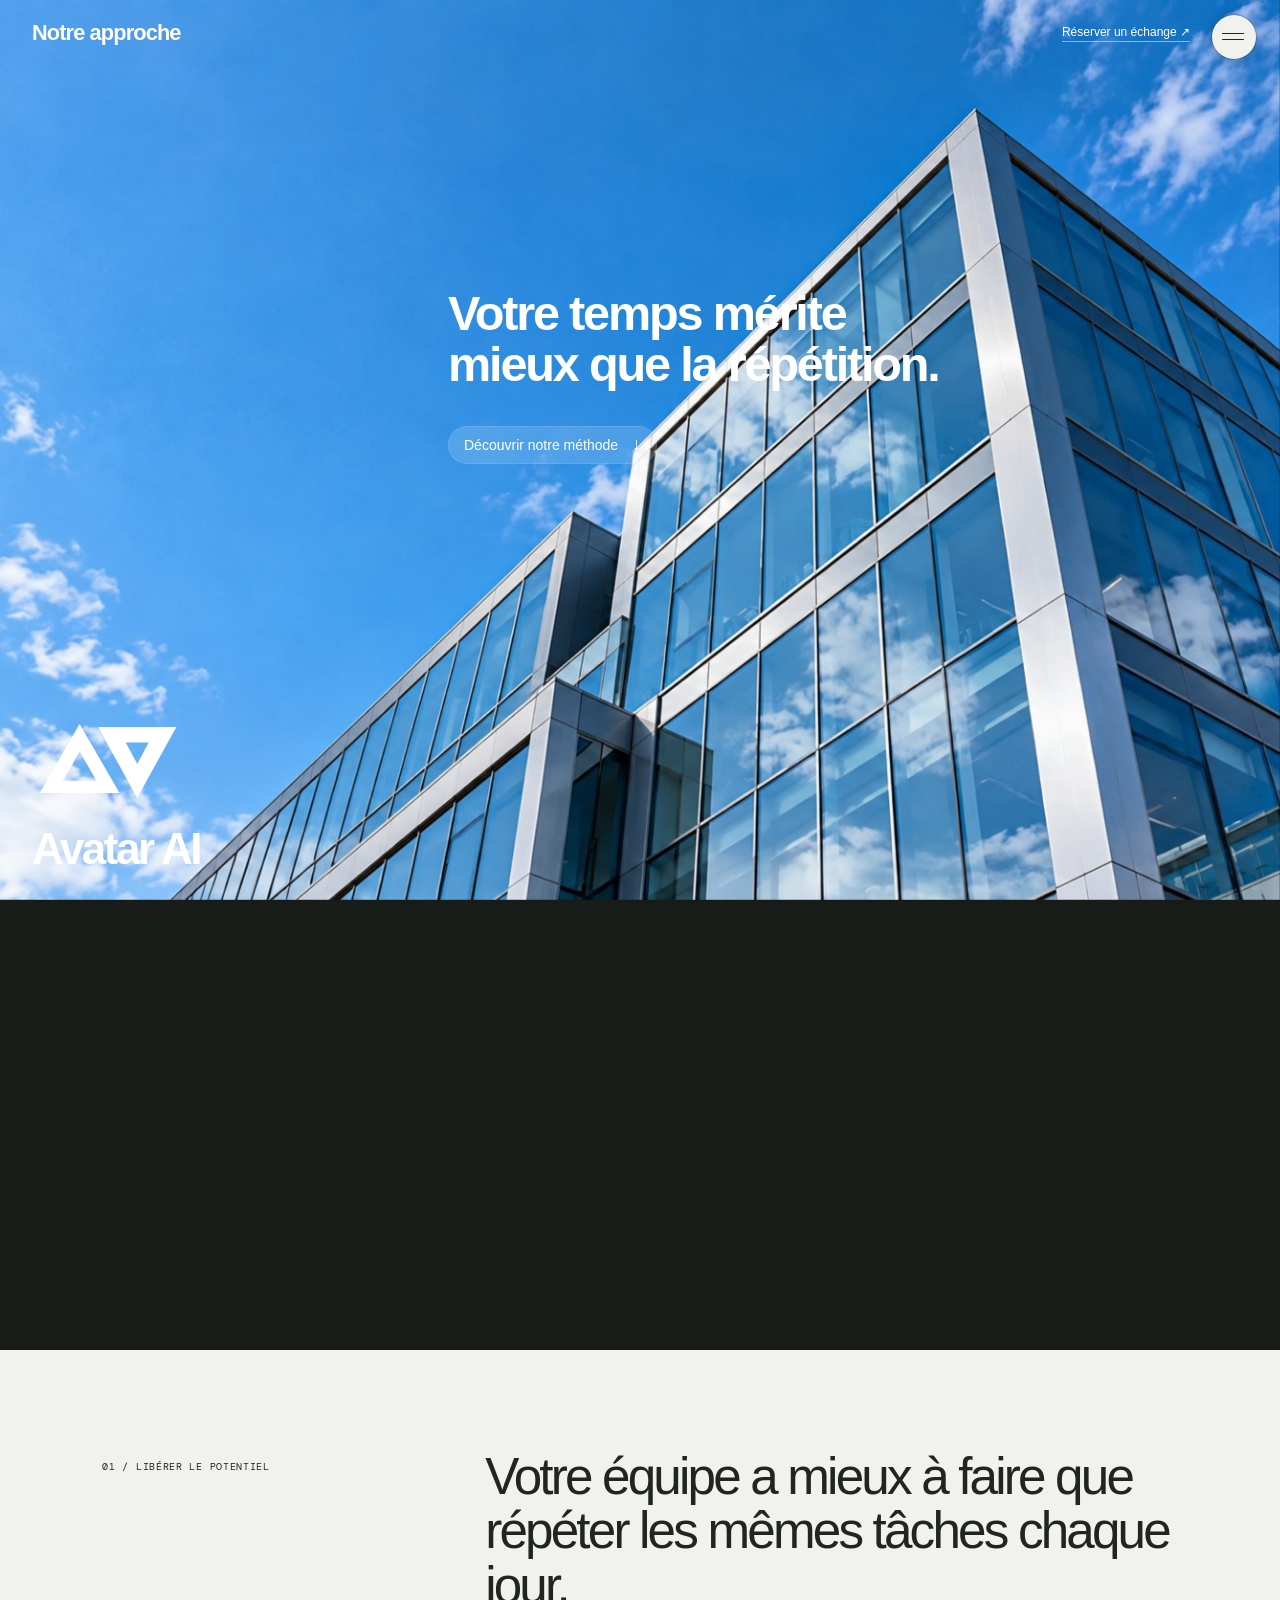
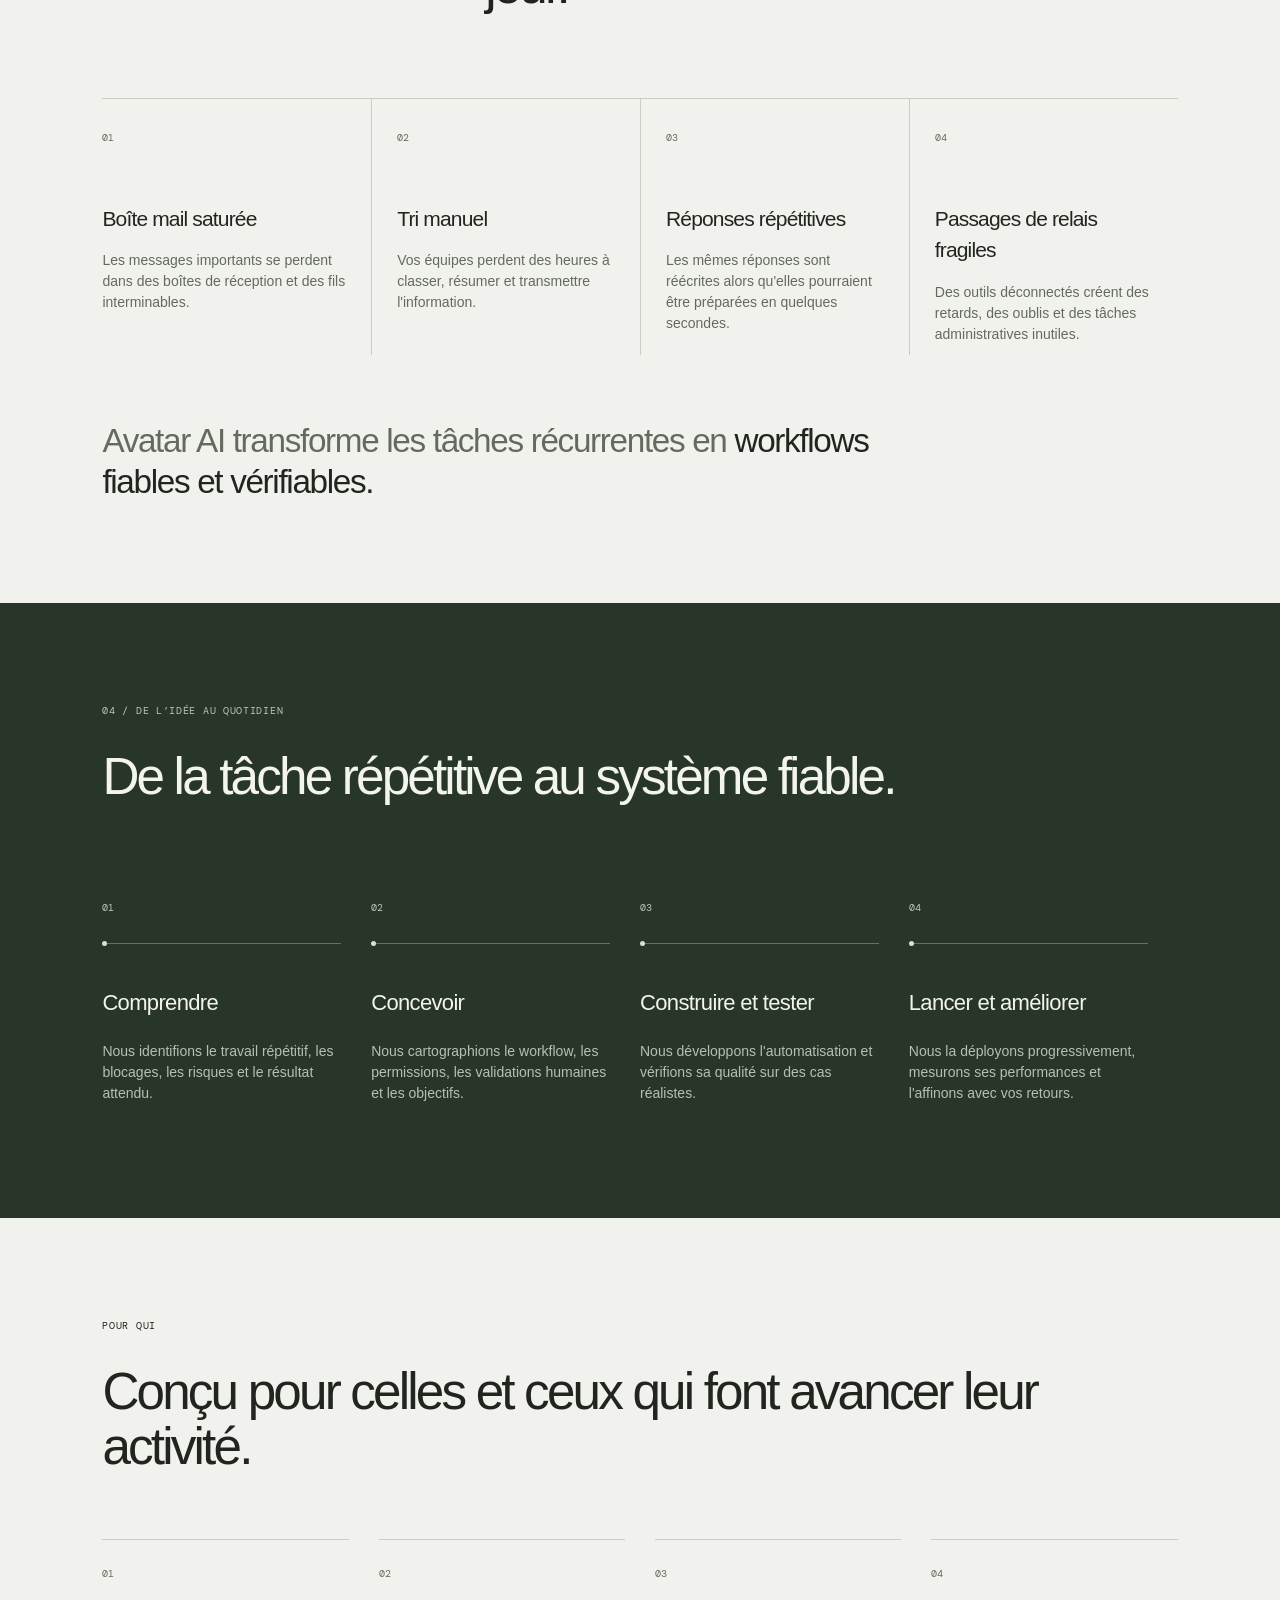
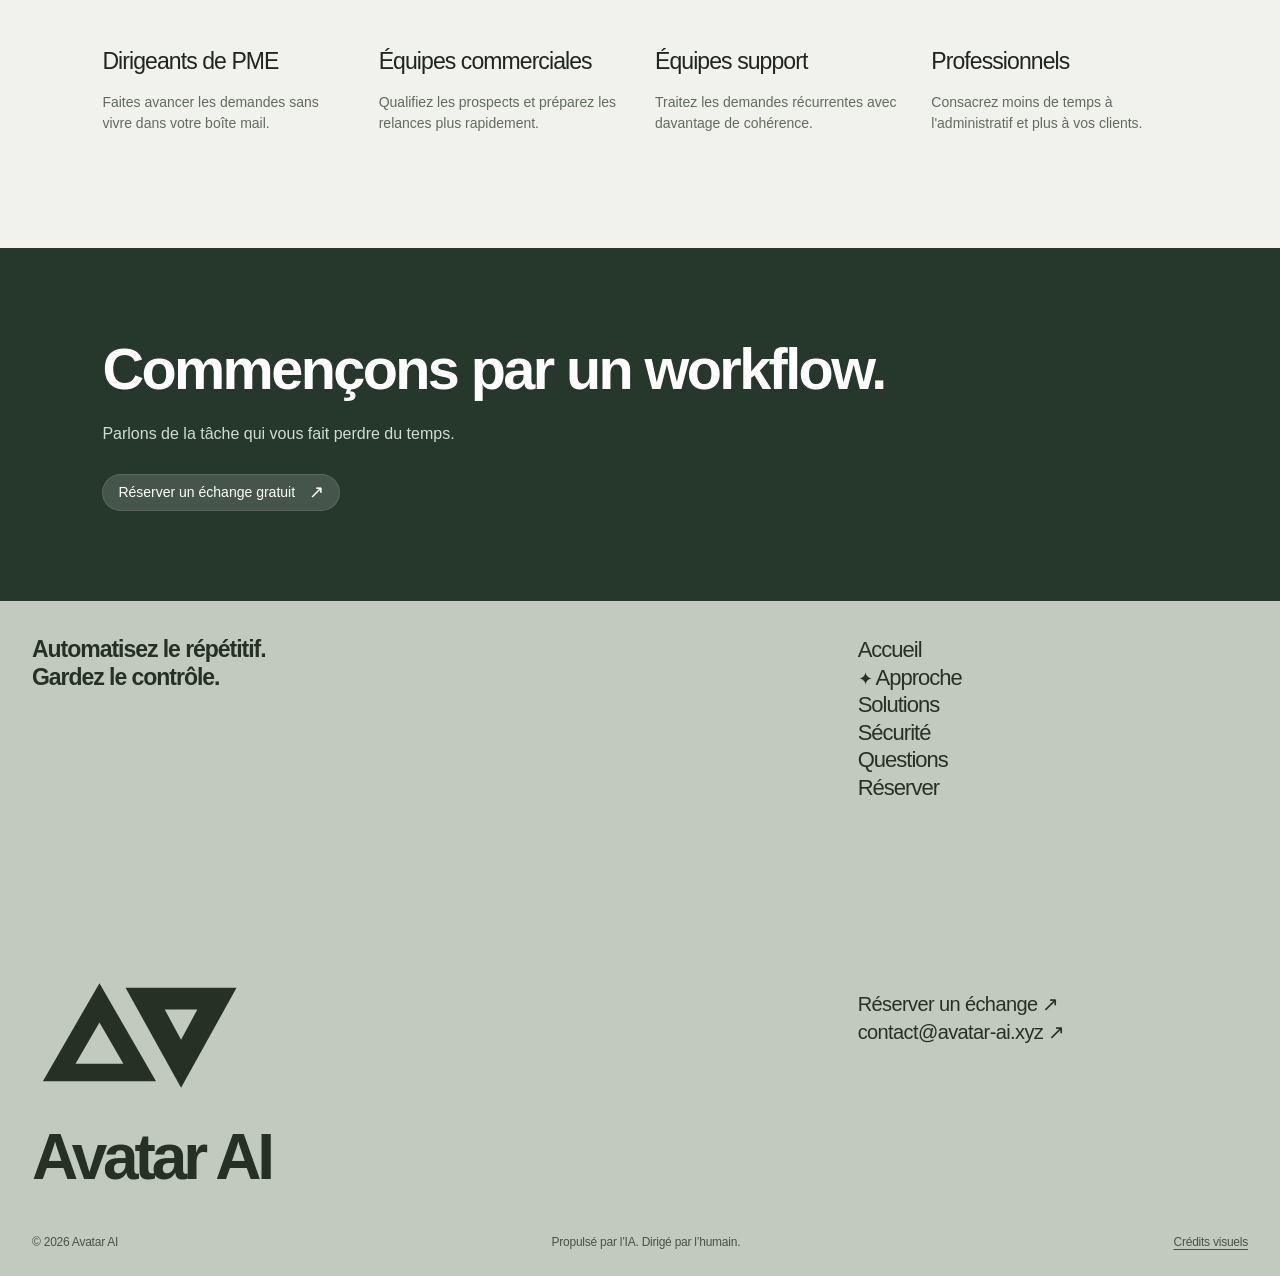
==== commit 7ac42018: "Match reference scroll pacing with sticky heroes and smooth wheel motion" ====
--- a/approche.html
+++ b/approche.html
@@ -11,6 +11,7 @@
  <link rel="stylesheet" href="./content.css">
  <link rel="stylesheet" href="./styles.css">
 
+ <script src="./assets/vendor/lenis-1.3.17.min.js" defer></script>
  <script src="./script.js" defer></script>
 </head>
 <body class="detail-page">
--- a/styles.css
+++ b/styles.css
@@ -5,13 +5,10 @@
   --line: #c8cec2;
   --sage: #aeb9ad;
   --gutter: clamp(24px, 2.5vw, 48px);
-  --brand-size: 190px;
-  --brand-name-opacity: 1;
-  --brand-name-height: 64px;
   color-scheme: light;
 }
 * { box-sizing: border-box; }
-html { scroll-behavior: smooth; scroll-padding-top: 70px; }
+html { scroll-behavior: auto; scroll-padding-top: 70px; }
 body { margin: 0; color: var(--ink); background: var(--paper); font: 16px/1.5 Arial, Helvetica, sans-serif; -webkit-font-smoothing: antialiased; }
 a { color: inherit; text-decoration: none; }
 button { font: inherit; cursor: pointer; color: inherit; }
@@ -25,19 +22,19 @@
 .page-label { max-width: 70%; font-size: clamp(17px, 1.7vw, 24px); font-weight: 700; letter-spacing: -.04em; line-height: 1.15; }
 .header-actions { display: flex; align-items: center; gap: 28px; }
 .header-booking { font-size: 12px; border-bottom: 1px solid #ffffff80; white-space: nowrap; }
-.menu-toggle { position: fixed; top: 15px; right: calc(var(--gutter) - 8px); z-index: 80; width: 44px; height: 44px; border: 0; padding: 0; background: transparent; color: white; margin: 0; mix-blend-mode: difference; }
-.menu-toggle span { position: absolute; width: 24px; height: 1px; left: 10px; background: currentColor; top: 17px; }
+.menu-toggle { position: fixed; top: 15px; right: calc(var(--gutter) - 8px); z-index: 80; width: 44px; height: 44px; border: 0; padding: 0; background: var(--paper); color: var(--ink); margin: 0; border-radius: 50%; box-shadow: 0 0 0 1px #20261f33, 0 2px 12px #0003; }
+.menu-toggle span { position: absolute; width: 24px; height: 2px; left: 10px; background: currentColor; top: 17px; border-radius: 1px; }
 .menu-toggle span:nth-child(2) { top: 24px; }
 .header-actions { padding-right: 58px; }
-.floating-brand { position: fixed; left: var(--gutter); bottom: 24px; z-index: 35; color: white; display: flex; flex-direction: column; align-items: flex-start; mix-blend-mode: difference; transition: opacity .3s; }
-.floating-symbol { display: block; width: var(--brand-size); line-height: 0; }
+.floating-brand { position: fixed; left: var(--gutter); bottom: 24px; z-index: 35; color: white; display: flex; flex-direction: column; align-items: flex-start; mix-blend-mode: normal; transition: opacity .3s; }
+.floating-symbol { display: block; width: clamp(110px, 12vw, 190px); line-height: 0; }
 .floating-symbol svg { width: 100%; height: auto; }
-.floating-name { display: block; font-size: 44px; font-weight: 700; letter-spacing: -.055em; line-height: 1.2; max-height: var(--brand-name-height); opacity: var(--brand-name-opacity); overflow: hidden; padding-top: 12px; white-space: nowrap; }
+.floating-name { display: block; font-size: 44px; font-weight: 700; letter-spacing: -.055em; line-height: 1.2; overflow: hidden; padding-top: 12px; white-space: nowrap; }
 .footer-visible .floating-brand { opacity: 0; pointer-events: none; }
 .scene { position: relative; height: 100svh; min-height: 600px; isolation: isolate; color: white; background: #171c18; overflow: hidden; }
 .scene-opening { min-height: 620px; }
 .scene-media { position: absolute; inset: 0; z-index: -2; overflow: hidden; }
-.scene-media img { width: 100%; height: 100%; display: block; object-fit: cover; object-position: center; transform: scale(1.12); will-change: transform; }
+.scene-media img { width: 100%; height: 100%; display: block; object-fit: cover; object-position: center; transform: none; }
 .scene-media::after { content: ''; position: absolute; inset: 0; background: linear-gradient(180deg, #0000001f, transparent 55%, #00000012); }
 .scene-opening .scene-media img { object-position: 58% 55%; }
 .scene-opening .scene-media::after { background: linear-gradient(90deg, #00000017, transparent 70%); }
@@ -52,8 +49,6 @@
 #solutions .scene-media img { filter: grayscale(1); object-position: 50% 55%; }
 #solutions .scene-media::after { background: linear-gradient(#00000070, #00000010); }
 #security .scene-copy { padding-top: 9vh; }
-.word-reveal .word { display: inline-block; opacity: .22; transition: opacity .8s; transition-delay: calc(var(--word) * 65ms); }
-.word-reveal.is-visible .word { opacity: 1; }
 .detail-hero .scene-copy { margin-left: 35%; max-width: 60%; padding-top: 32vh; }
 .detail-hero .scene-copy h1 { font-size: clamp(35px,3.8vw,62px); }
 .detail-hero .scene-link { margin-top: 6px; }
@@ -62,7 +57,9 @@
 .navigation-drawer[open] { display: flex; flex-direction: column; animation: drawer-in .45s cubic-bezier(.22,.7,.25,1); }
 .navigation-drawer::backdrop { background: #0009; backdrop-filter: blur(3px); }
 .drawer-top { display: flex; align-items: center; justify-content: space-between; padding-top: 14px; font-size: 21px; letter-spacing: -.04em; }
-.menu-close { border: 0; background: none; width: 44px; height: 44px; font-size: 32px; font-weight: 300; line-height: 1; }
+.menu-close { border: 0; padding: 0; background: var(--paper); color: var(--ink); border-radius: 50%; width: 44px; height: 44px; font-size: 32px; font-weight: 300; line-height: 1; box-shadow: 0 0 0 1px #20261f33, 0 2px 12px #0003; }
+.menu-toggle:hover, .menu-close:hover { background: #fff; }
+.menu-toggle:focus-visible, .menu-close:focus-visible { outline: 2px solid var(--ink); outline-offset: 3px; box-shadow: 0 0 0 6px var(--paper); }
 .navigation-drawer nav { display: flex; flex-direction: column; justify-content: center; flex: 1; padding: 50px 0; }
 .navigation-drawer nav a { width: fit-content; font-size: clamp(37px,3.5vw,57px); font-weight: 700; letter-spacing: -.055em; line-height: 1.12; transition: opacity .2s, transform .2s; }
 .navigation-drawer nav a:hover { opacity: .6; transform: translateX(5px); }
@@ -127,7 +124,7 @@
  .detail-content .flagship { grid-template-columns: 1fr; }
 }
 @media (max-width:600px) {
- :root { --gutter: 24px; --brand-size: 140px; }
+ :root { --gutter: 24px; }
  .site-header { padding-top: 24px; gap: 18px; }
  .page-label { font-size: 17px; max-width: 82%; }
  .header-actions { padding: 0; }
@@ -172,10 +169,58 @@
  html { scroll-behavior: auto; }
  *, *::before, *::after { animation: none !important; transition: none !important; }
  .scene-media img { transform: none !important; will-change: auto; }
- .word-reveal .word { opacity: 1; }
+ .word-reveal .char { opacity: 1 !important; }
 }
 
 .detail-page.past-hero .floating-brand { opacity: 0; pointer-events: none; }
 
 .page-label { margin: 0; }
 .booking-copy > .booking-back { display: block; width: fit-content; margin: 0 0 30px; }
+
+/* Scroll choreography: a held opening, then uninterrupted full-height scenes. */
+html.lenis, html.lenis body { height: auto; }
+html.lenis.lenis-smooth { scroll-behavior: auto !important; }
+.lenis.lenis-stopped { overflow: clip; }
+.lenis [data-lenis-prevent] { overscroll-behavior: contain; }
+.scene-opening, .detail-hero { --hero-height: max(100svh, 620px); height: var(--hero-height); overflow: clip; }
+.scene-opening .scene-media, .detail-hero .scene-media { position: sticky; top: 0; height: var(--hero-height); }
+.scene-opening .scene-media img, .detail-hero .scene-media img { transform-origin: 50% 0; will-change: transform; }
+.scene-opening .scene-media::after, .detail-hero .scene-media::after { background: #000; opacity: calc(var(--hero-progress, 0) * .5); }
+.detail-hero .scene-copy { position: absolute; inset: 0 0 auto; }
+.home-page .scene:not(.scene-opening) .scene-copy { display: flex; flex-direction: column; align-items: flex-start; min-height: 100svh; padding-bottom: 8svh; }
+.home-page .scene-copy .scene-link { margin-top: auto; margin-bottom: auto; }
+.home-page .scroll-cue { top: calc(var(--hero-height) - 60px); bottom: auto; }
+.home-page .site-header { transition: opacity .4s, transform .4s; }
+.home-page.has-scrolled .site-header { opacity: 0; transform: translateY(-100%); pointer-events: none; }
+.home-page .site-header:focus-within { opacity: 1; transform: none; pointer-events: auto; }
+.reveal-word { display: inline-block; }
+.motion-ready .word-reveal .char { opacity: .2; transition: opacity .65s cubic-bezier(.38,0,.215,1); transition-delay: calc(var(--char) * 15ms); }
+.motion-ready .word-reveal.is-visible .char { opacity: 1; }
+.floating-brand { clip-path: inset(-100% -100% 0 0); }
+.floating-symbol { width: clamp(110px, 12vw, 190px); transform-origin: left bottom; transform: translateY(calc(var(--brand-name-offset, 64px) * var(--brand-progress, 0))) scale(calc(1 - .5 * var(--brand-progress, 0))); }
+.floating-name { max-height: none; opacity: 1; transform: translateY(calc(100% * var(--brand-progress, 0))); }
+.footer-reveal { position: relative; overflow: clip; }
+.footer-reveal .site-footer { transform: translate3d(0, var(--footer-shift, 0px), 0); }
+@media (min-width:1000px) and (prefers-reduced-motion:no-preference) {
+ .scene-opening, .detail-hero { height: calc(var(--hero-height) + 50svh); }
+}
+@media (max-width:999px) {
+ .floating-brand { position: absolute; top: 20px; bottom: auto; mix-blend-mode: normal; }
+ .floating-symbol { width: 32px; transform: none; }
+ .floating-name { display: none; }
+ .home-page .site-header { padding-top: 68px; }
+ .home-page .header-actions { display: none; }
+ .detail-page .floating-brand { display: none; }
+}
+@media (prefers-reduced-motion:reduce) {
+ .scene-opening .scene-media img, .detail-hero .scene-media img { will-change: auto; }
+ .footer-reveal .site-footer { transform: none; }
+}
+
+.home-page .scroll-cue { transition: opacity .3s; }
+.home-page.has-scrolled .scroll-cue { opacity: 0; pointer-events: none; }
+.home-page .scroll-cue:focus-visible { opacity: 1; pointer-events: auto; }
+
+@media (min-width:1000px) {
+ .has-scrolled:not(.footer-visible) .floating-brand { mix-blend-mode: difference; }
+}
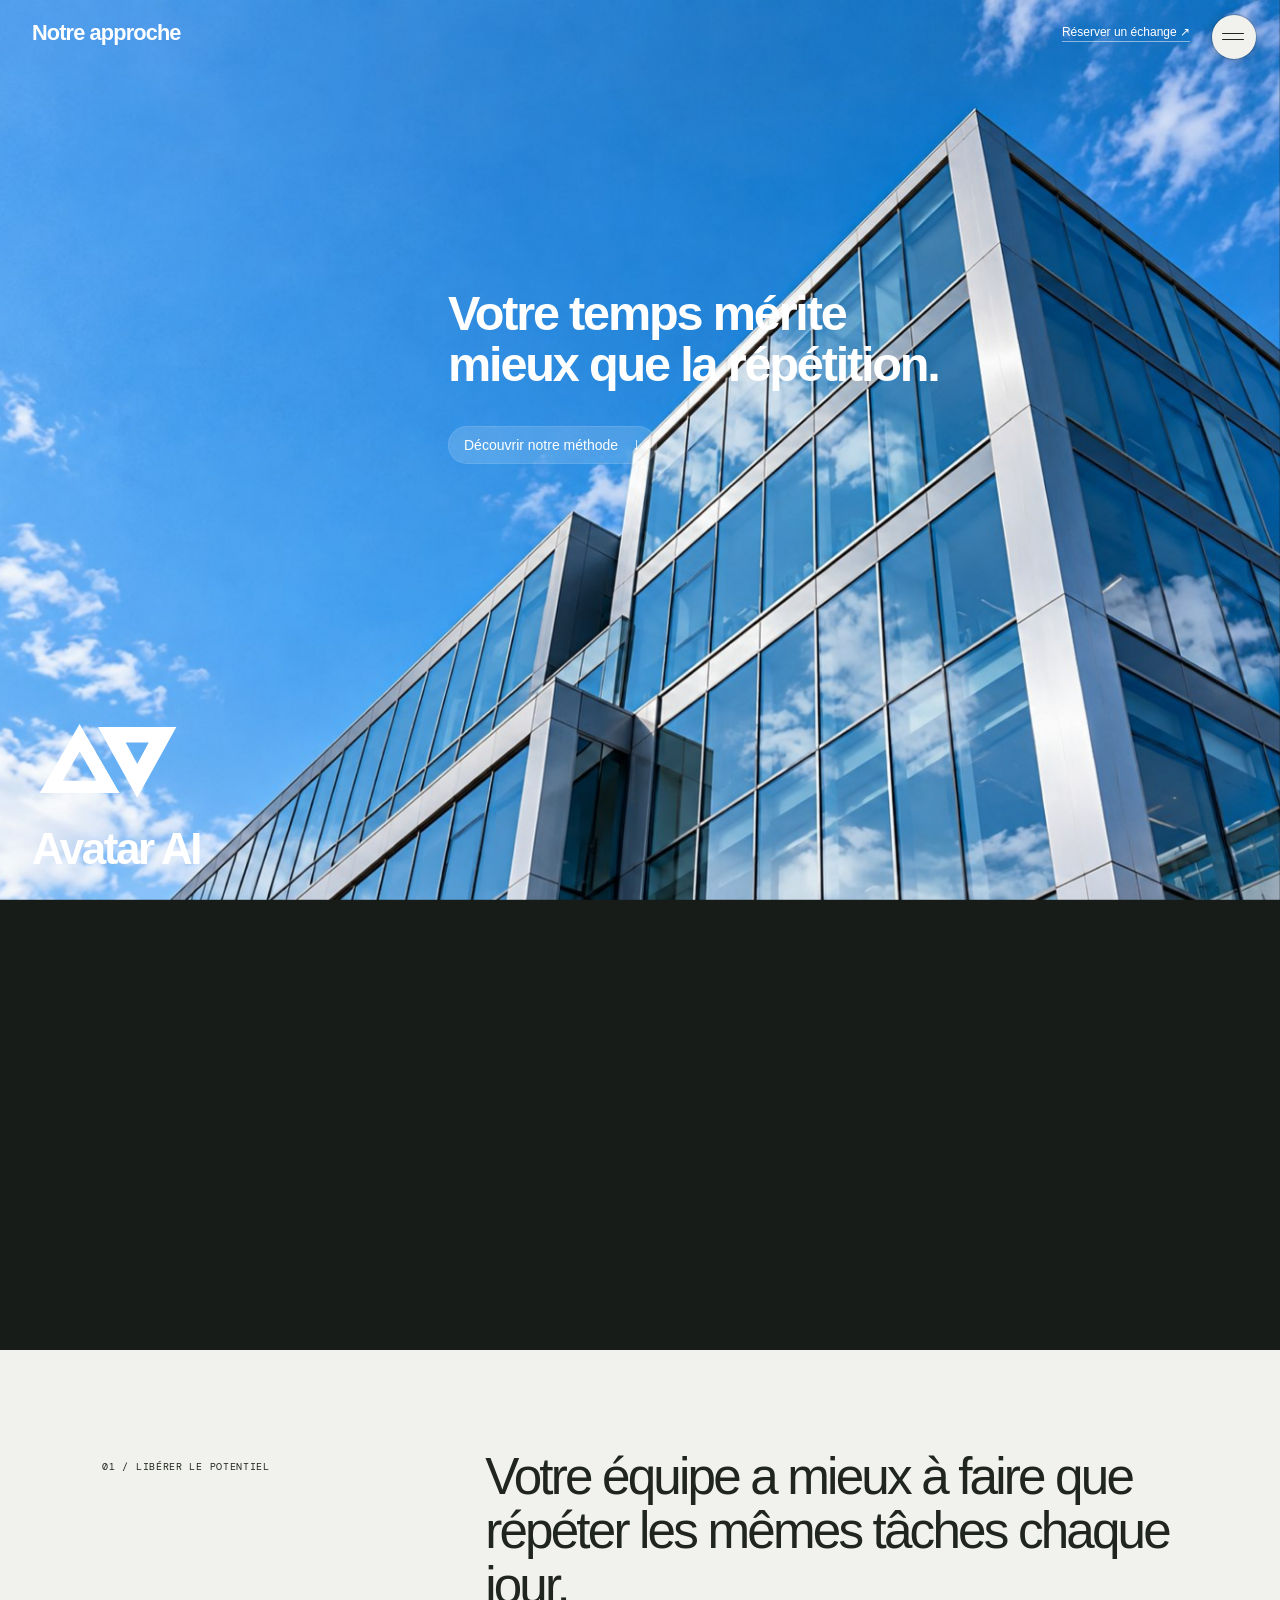
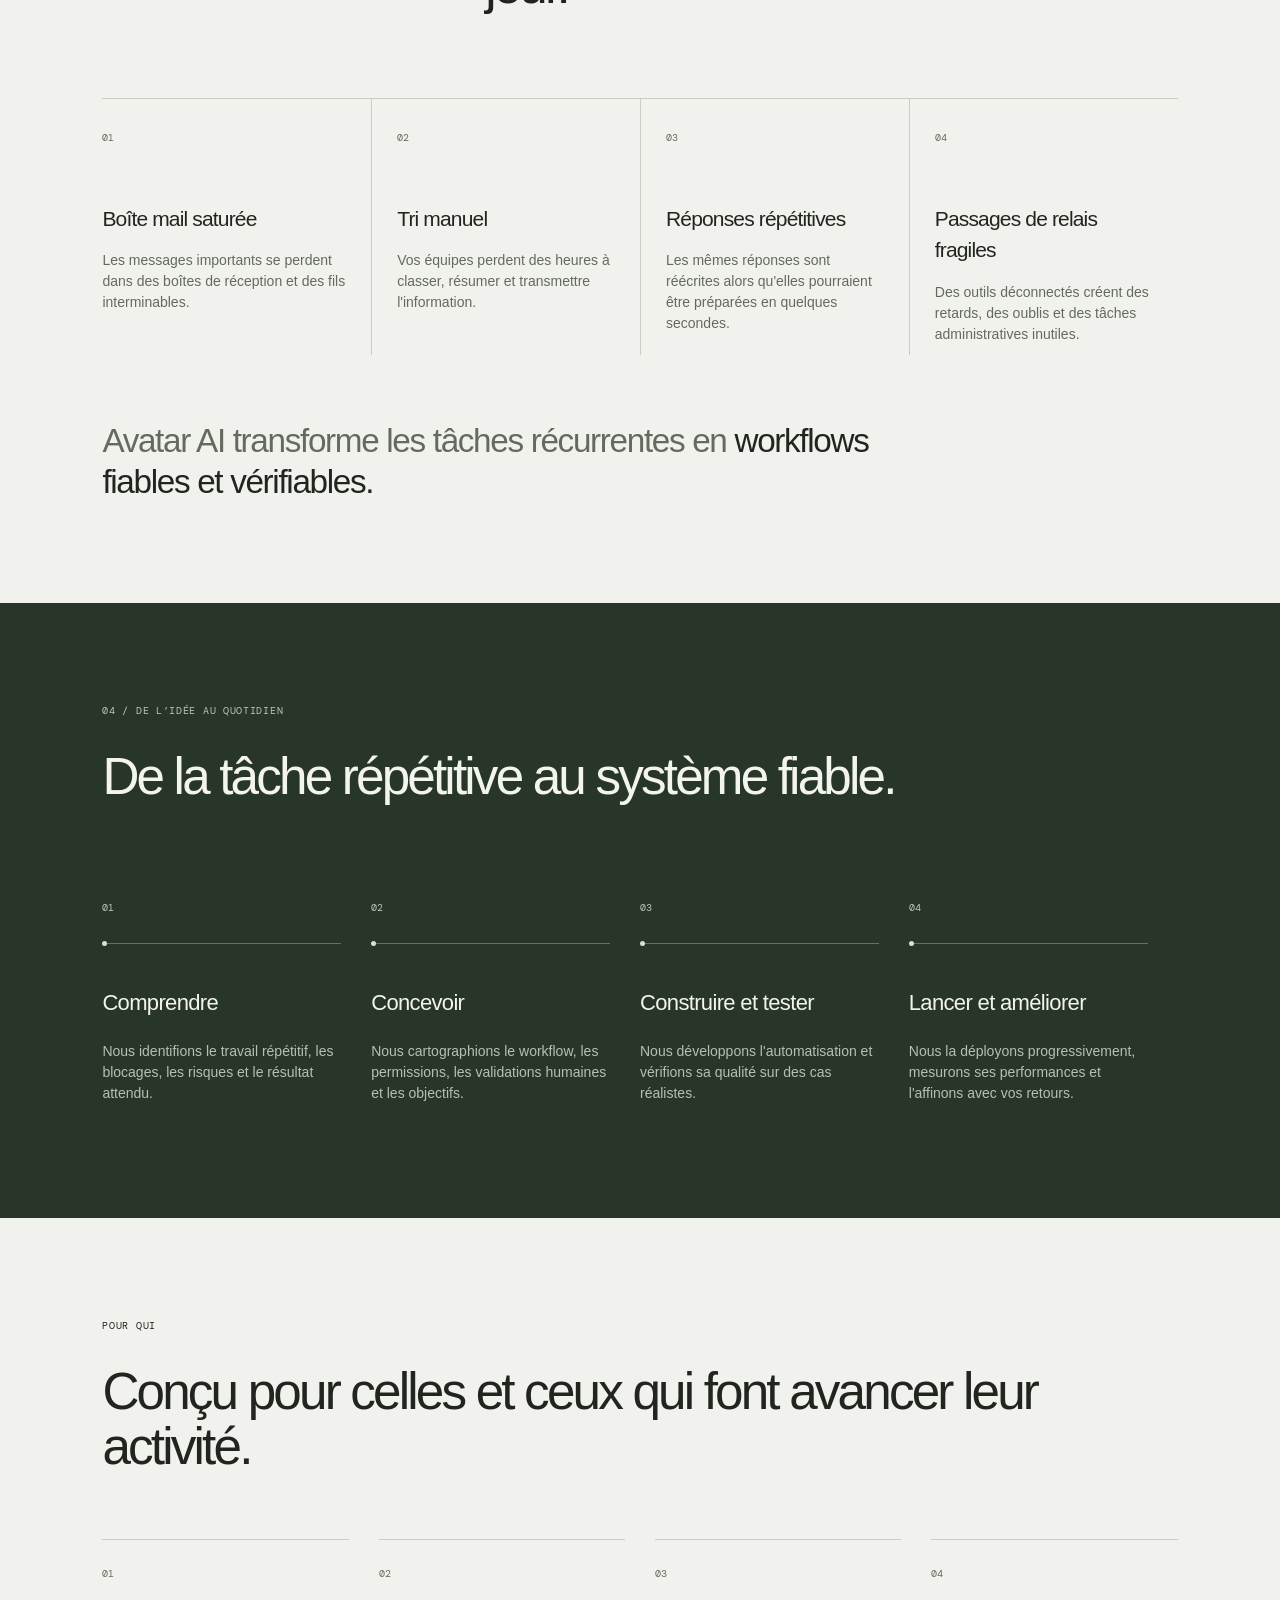
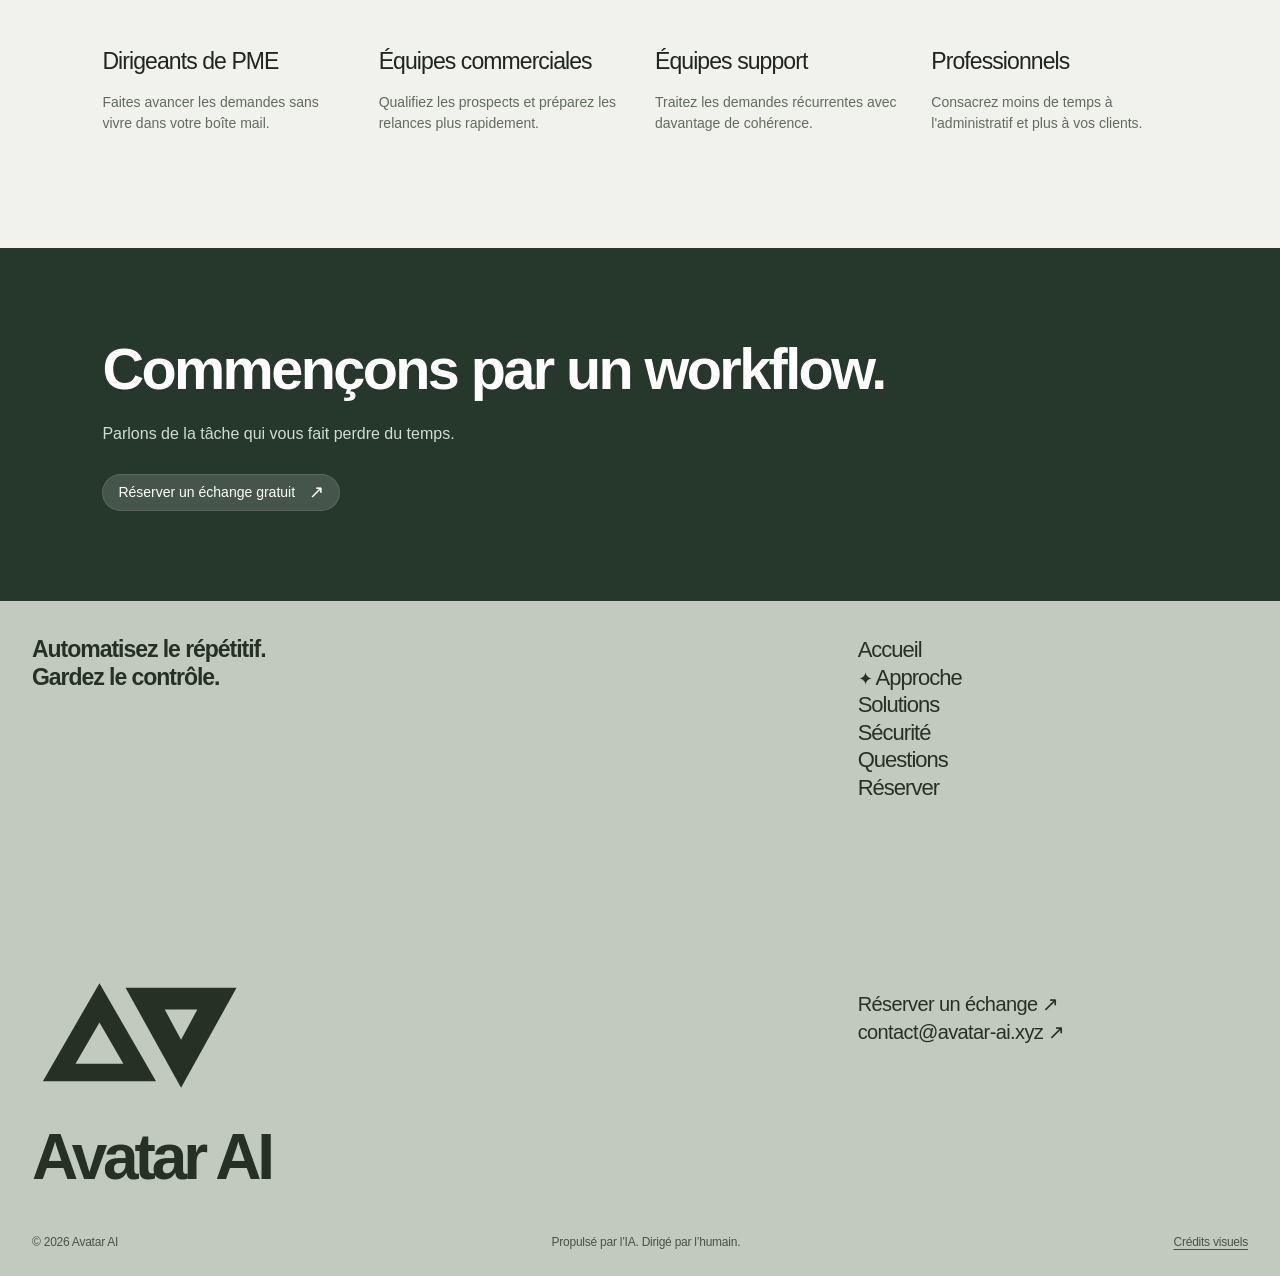
==== commit 3b06a10f: "Allow visitors to enable full motion over device preferences" ====
--- a/approche.html
+++ b/approche.html
@@ -29,7 +29,7 @@
 <a href="./securite.html">Sécurité</a>
 <a href="./questions.html">Questions</a>
 <a href="./reservation.html">Réserver</a></nav>
-  <div class="drawer-bottom"><a href="mailto:contact@avatar-ai.xyz">contact@avatar-ai.xyz</a><span>Avatar AI · Automatisation, contrôle humain</span></div>
+  <div class="drawer-bottom"><label class="motion-setting" hidden><span>Animations</span><select data-motion-preference aria-label="Animations"><option value="system">Selon l’appareil</option><option value="full">Activées</option><option value="reduced">Réduites</option></select><span class="motion-status" data-motion-status role="status"></span></label><a href="mailto:contact@avatar-ai.xyz">contact@avatar-ai.xyz</a><span>Avatar AI · Automatisation, contrôle humain</span></div>
  </dialog>
  <noscript><nav class="no-script-nav" aria-label="Navigation"><a href="./index.html">Accueil</a>
 <a href="./approche.html" aria-current="page">Approche</a>
--- a/styles.css
+++ b/styles.css
@@ -165,12 +165,7 @@
  .security-questions h2 { font-size: 27px; }
  .booking-page .booking-main { padding-top: 110px; }
 }
-@media (prefers-reduced-motion:reduce) {
- html { scroll-behavior: auto; }
- *, *::before, *::after { animation: none !important; transition: none !important; }
- .scene-media img { transform: none !important; will-change: auto; }
- .word-reveal .char { opacity: 1 !important; }
-}
+
 
 .detail-page.past-hero .floating-brand { opacity: 0; pointer-events: none; }
 
@@ -201,8 +196,8 @@
 .floating-name { max-height: none; opacity: 1; transform: translateY(calc(100% * var(--brand-progress, 0))); }
 .footer-reveal { position: relative; overflow: clip; }
 .footer-reveal .site-footer { transform: translate3d(0, var(--footer-shift, 0px), 0); }
-@media (min-width:1000px) and (prefers-reduced-motion:no-preference) {
- .scene-opening, .detail-hero { height: calc(var(--hero-height) + 50svh); }
+@media (min-width:1000px) {
+ .motion-ready .scene-opening, .motion-ready .detail-hero { height: calc(var(--hero-height) + 50svh); }
 }
 @media (max-width:999px) {
  .floating-brand { position: absolute; top: 20px; bottom: auto; mix-blend-mode: normal; }
@@ -212,10 +207,7 @@
  .home-page .header-actions { display: none; }
  .detail-page .floating-brand { display: none; }
 }
-@media (prefers-reduced-motion:reduce) {
- .scene-opening .scene-media img, .detail-hero .scene-media img { will-change: auto; }
- .footer-reveal .site-footer { transform: none; }
-}
+
 
 .home-page .scroll-cue { transition: opacity .3s; }
 .home-page.has-scrolled .scroll-cue { opacity: 0; pointer-events: none; }
@@ -224,3 +216,22 @@
 @media (min-width:1000px) {
  .has-scrolled:not(.footer-visible) .floating-brand { mix-blend-mode: difference; }
 }
+
+/* An explicit site preference can override the device default. */
+@media (prefers-reduced-motion:reduce) {
+
+ html:not(.motion-ready) *, html:not(.motion-ready) *::before, html:not(.motion-ready) *::after { animation: none !important; transition: none !important; }
+ html:not(.motion-ready) .scene-media img { transform: none !important; will-change: auto; }
+ html:not(.motion-ready) .word-reveal .char { opacity: 1 !important; }
+ html:not(.motion-ready) .footer-reveal .site-footer { transform: none; }
+}
+
+ html.motion-reduced *, html.motion-reduced *::before, html.motion-reduced *::after { animation: none !important; transition: none !important; }
+ html.motion-reduced .scene-media img { transform: none !important; will-change: auto; }
+ html.motion-reduced .word-reveal .char { opacity: 1 !important; }
+ html.motion-reduced .footer-reveal .site-footer { transform: none; }
+
+.motion-setting:not([hidden]) { display: grid; grid-template-columns: auto 1fr; align-items: center; gap: 8px 16px; padding-top: 12px; border-top: 1px solid #ffffff60; }
+.motion-setting select { width: 100%; min-height: 40px; padding: 8px 10px; border: 1px solid #c8cec2; border-radius: 4px; color: var(--ink); background: var(--paper); font: inherit; font-size: 14px; }
+.motion-setting select:focus-visible { outline: 2px solid white; outline-offset: 3px; }
+.motion-status { grid-column: 1/-1; font-size: 12px; line-height: 1.4; }
